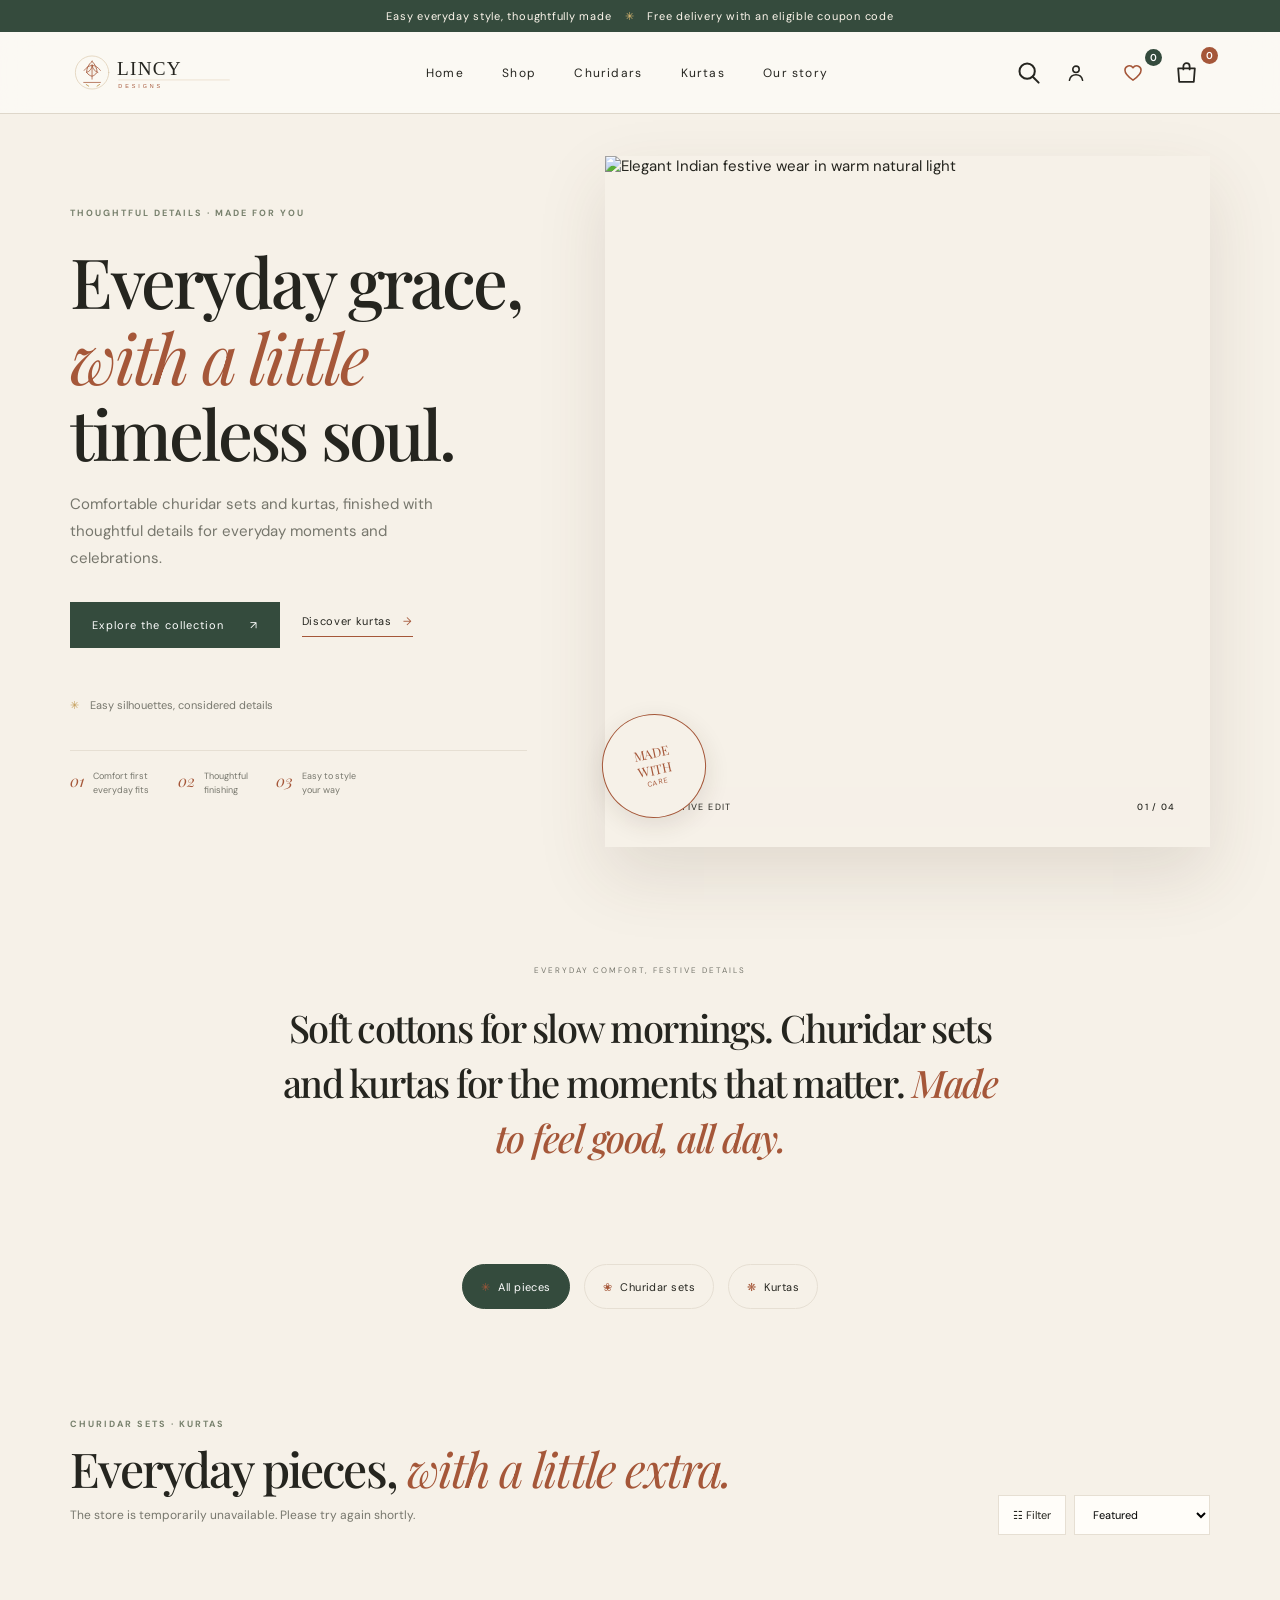
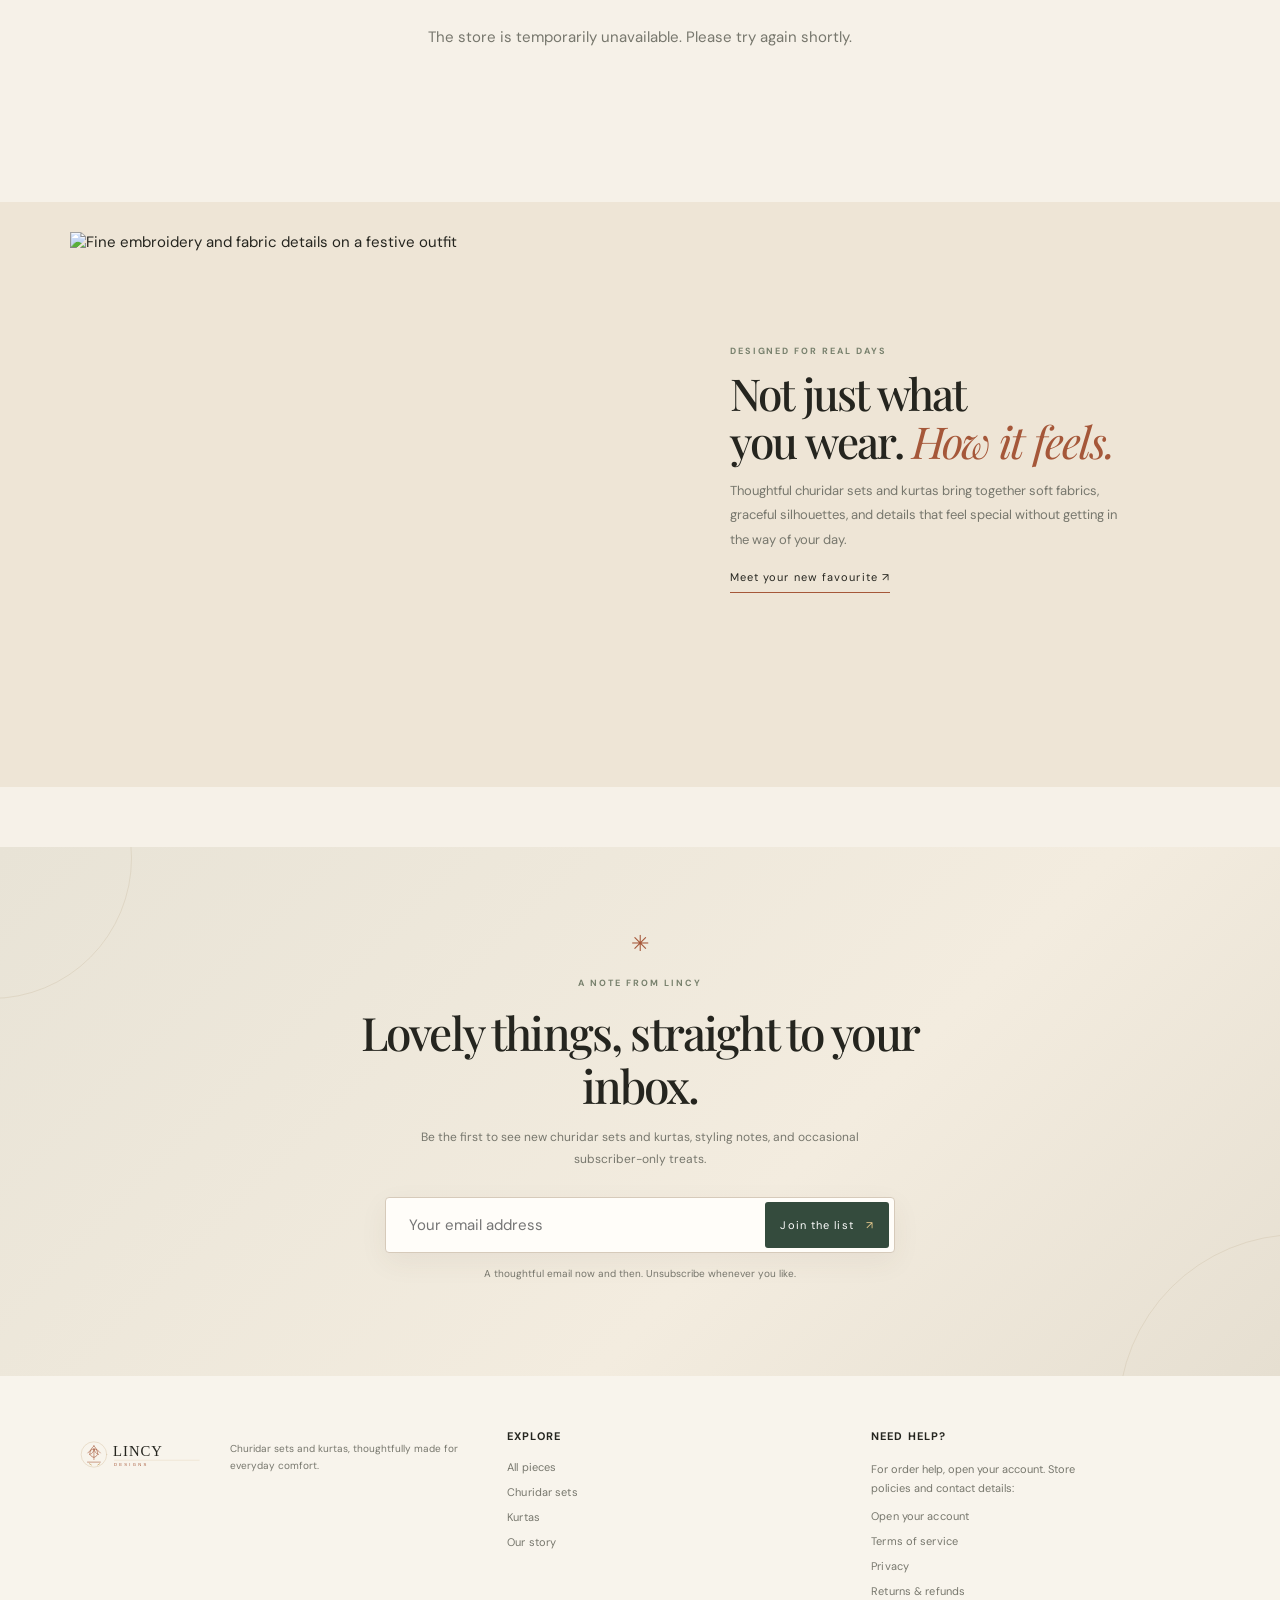
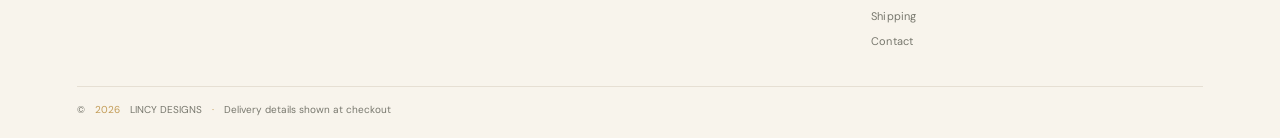
==== public/index.html @ 0df446e4 "Fix checkout payment and mobile order flows" ====
<!doctype html>
<html lang="en">
<head>
<meta charset="utf-8"><meta name="viewport" content="width=device-width,initial-scale=1,viewport-fit=cover"><meta name="theme-color" content="#f6f1e8"><meta name="description" content="Thoughtful churidar sets and kurtas with graceful details for everyday wear and celebrations."><meta property="og:type" content="website"><meta property="og:title" content="LINCY DESIGNS — Churidar Sets & Kurtas"><meta property="og:description" content="Thoughtful churidar sets and kurtas with graceful details for everyday wear and celebrations."><meta property="og:url" content="https://lincydesigns.vercel.app/"><meta property="og:image" content="https://lincydesigns.vercel.app/lincy-logo.svg"><link rel="canonical" href="https://lincydesigns.vercel.app/"><link rel="icon" type="image/svg+xml" href="lincy-logo.svg"><title>LINCY DESIGNS — Churidar Sets & Kurtas</title><link rel="preconnect" href="https://images.unsplash.com"><link rel="preconnect" href="https://fonts.googleapis.com"><link href="https://fonts.googleapis.com/css2?family=DM+Sans:wght@400;500;600;700&family=Playfair+Display:wght@400;500;600&display=swap" rel="stylesheet"><link rel="stylesheet" href="store.css"></head>
<body><div class="announcement">Easy everyday style, thoughtfully made <span>✳</span> Free delivery with an eligible coupon code</div><header class="header"><a class="brand" href="#home"><img class="lincy-logo" src="lincy-logo.svg" alt="LINCY DESIGNS"></a><nav><a href="#home">Home</a><a href="#shop">Shop</a><a href="#shop" data-filter-link="Churidars">Churidars</a><a href="#shop" data-filter-link="Kurtas">Kurtas</a><a href="#story">Our story</a></nav><div class="header-actions"><button id="searchOpen" aria-label="Search" title="Search"><svg viewBox="0 0 24 24" aria-hidden="true"><circle cx="10.8" cy="10.8" r="6.8"/><path d="m16 16 5 5"/></svg></button><button id="accountOpen" aria-label="Account" title="Account"><svg id="accountIcon" viewBox="0 0 24 24" aria-hidden="true"><circle cx="12" cy="8" r="3.5"/><path d="M4.8 20c.8-4 3.2-6 7.2-6s6.4 2 7.2 6"/></svg><img id="accountAvatar" class="account-avatar hidden" alt=""><span id="accountInitial" class="account-initial hidden"></span><span id="accountName" class="account-name"></span></button><button id="wishlistOpen" aria-label="Wishlist" title="Wishlist"><svg viewBox="0 0 24 24" aria-hidden="true"><path d="M20.8 8.8c0 5.1-8.8 11-8.8 11s-8.8-5.9-8.8-11A4.8 4.8 0 0 1 12 6.3a4.8 4.8 0 0 1 8.8 2.5Z"/></svg><b id="wishCount">0</b></button><button id="cartOpen" aria-label="Shopping bag" title="Shopping bag"><svg viewBox="0 0 24 24" aria-hidden="true"><path d="M4 8h16l-1 13H5L4 8Z"/><path d="M9 9V6a3 3 0 0 1 6 0v3"/></svg><b id="cartCount">0</b></button></div></header>
<main id="home"><section class="hero"><div class="hero-copy"><span class="kicker">THOUGHTFUL DETAILS · MADE FOR YOU</span><h1>Everyday grace,<br><em>with a little</em><br>timeless soul.</h1><p>Comfortable churidar sets and kurtas, finished with thoughtful details for everyday moments and celebrations.</p><div class="hero-actions"><a class="button dark" href="#shop">Explore the collection <span>↗</span></a><a class="hero-secondary" href="#shop" data-filter-link="Kurtas">Discover kurtas <span>→</span></a></div><div class="hero-note"><span>✳</span> Easy silhouettes, considered details</div><div class="hero-quick-points"><div><b>01</b><span>Comfort first<br>everyday fits</span></div><div><b>02</b><span>Thoughtful<br>finishing</span></div><div><b>03</b><span>Easy to style<br>your way</span></div></div></div><div class="hero-image"><img src="https://images.unsplash.com/photo-1610030469983-98e550d6193c?auto=format&fit=crop&w=1400&q=85" alt="Elegant Indian festive wear in warm natural light"><div class="hero-caption">THE FESTIVE EDIT <b>01 / 04</b></div></div><div class="hero-seal">MADE<br>WITH<br><span>CARE</span></div></section>
<section class="intro"><span>EVERYDAY COMFORT, FESTIVE DETAILS</span><p>Soft cottons for slow mornings. Churidar sets and kurtas for the moments that matter. <em>Made to feel good, all day.</em></p></section>
<section class="category-strip" aria-label="Shop categories"><button class="category-tile selected" data-category="All"><span>✳</span>All pieces</button><button class="category-tile" data-category="Churidars"><span>❀</span>Churidar sets</button><button class="category-tile" data-category="Kurtas"><span>❋</span>Kurtas</button></section>
<section class="shop section" id="shop"><div class="section-head"><div><span class="kicker">CHURIDAR SETS · KURTAS</span><h2>Everyday pieces, <em>with a little extra.</em></h2><p id="resultCount">A thoughtful edit of everyday favourites.</p></div><div class="shop-tools"><button id="filterToggle">☷ <span>Filter</span></button><select id="sortBy" aria-label="Sort products"><option value="featured">Featured</option><option value="price-low">Price: low to high</option><option value="price-high">Price: high to low</option><option value="newest">Newest</option></select></div></div><div class="filters hidden" id="filters"><label>Category<select id="categoryFilter"><option>All</option><option>Churidars</option><option>Kurtas</option></select></label><label>Price under <span id="priceLabel">₹5,000</span><input id="priceFilter" type="range" min="500" max="10000" step="250" value="5000"></label><label>Availability<select id="availability"><option value="all">All pieces</option><option value="in">In stock</option></select></label><button id="clearFilters">Clear filters</button></div><div class="product-grid" id="productGrid"></div><div class="empty hidden" id="emptyState">No pieces match these filters just yet. <button id="resetShop">Show everything</button></div></section>
<section class="story section" id="story"><div class="story-image"><img src="https://images.unsplash.com/photo-1609357605129-26f69add5d6e?auto=format&fit=crop&w=1000&q=80" alt="Fine embroidery and fabric details on a festive outfit"></div><div class="story-copy"><span class="kicker">DESIGNED FOR REAL DAYS</span><h2>Not just what<br>you wear. <em>How it feels.</em></h2><p>Thoughtful churidar sets and kurtas bring together soft fabrics, graceful silhouettes, and details that feel special without getting in the way of your day.</p><a href="#shop" class="text-link">Meet your new favourite ↗</a></div></section>
<section class="newsletter"><div class="newsletter-mark" aria-hidden="true">✳</div><span class="kicker">A NOTE FROM LINCY</span><h2>Lovely things, straight to your inbox.</h2><p>Be the first to see new churidar sets and kurtas, styling notes, and occasional subscriber-only treats.</p><form id="newsletterForm"><label class="sr-only" for="newsletterEmail">Email address</label><input id="newsletterEmail" name="email" type="email" autocomplete="email" placeholder="Your email address" required><button type="submit">Join the list <span>↗</span></button></form><small class="newsletter-note">A thoughtful email now and then. Unsubscribe whenever you like.</small><p class="newsletter-status" id="newsletterStatus" aria-live="polite"></p></section></main>
<footer><div class="footer-main"><div class="footer-brand"><a class="brand" href="#home"><img class="lincy-logo" src="lincy-logo.svg" alt="LINCY DESIGNS"></a><p>Churidar sets and kurtas, thoughtfully made for everyday comfort.</p></div><nav class="footer-links" aria-label="Explore"><h3>Explore</h3><a href="#shop">All pieces</a><a href="#shop" data-filter-link="Churidars">Churidar sets</a><a href="#shop" data-filter-link="Kurtas">Kurtas</a><a href="#story">Our story</a></nav><div class="footer-links"><h3>Need help?</h3><p>For order help, open your account. Store policies and contact details:</p><a href="#accountOpen" id="footerAccountLink">Open your account</a><a href="terms.html">Terms of service</a><a href="privacy.html">Privacy</a><a href="refunds.html">Returns & refunds</a><a href="shipping.html">Shipping</a><a href="contact.html">Contact</a></div></div><small class="footer-legal">© <span id="year"></span> LINCY DESIGNS <span>·</span> Delivery details shown at checkout</small></footer>
<div class="overlay hidden" id="overlay"></div><aside class="drawer hidden" id="cartDrawer"><div class="drawer-head"><div><span class="kicker">YOUR LITTLE EDIT</span><h2>Your bag <span id="cartItemsLabel"></span></h2></div><button class="close" data-close aria-label="Close bag">×</button></div><div id="cartLines" class="cart-lines"></div><div class="cart-bottom"><form id="cartCouponForm" class="cart-coupon-form"><label for="cartCouponCode">Discount code</label><div><input id="cartCouponCode" name="code" maxlength="24" autocomplete="off" placeholder="Enter a coupon code"><button class="button outline" type="submit">Apply</button></div><button type="button" id="cartCouponRemove" class="text-button hidden">Remove coupon</button><p id="cartCouponStatus" role="status" aria-live="polite"></p></form><div class="subtotal"><span>Items subtotal</span><b id="subtotal">₹0</b></div><div class="cart-discount hidden" id="cartDiscountRow"><span>Coupon <b id="cartDiscountCode"></b></span><b id="cartDiscountAmount">−₹0</b></div><div class="cart-discount hidden" id="cartDeliveryDiscountRow"><span>Free delivery coupon</span><b id="cartDeliveryDiscountAmount">−₹0</b></div><div class="subtotal"><span>Delivery</span><b id="cartShipping">₹99</b></div><div class="subtotal cart-items-total"><span>Total payable</span><b id="cartTotal">₹0</b></div><small>Shipping and coupon savings are shown here.</small><button class="button dark full" id="checkoutBtn">Continue to checkout ↗</button><p>Secure checkout · Easy returns · Made with care</p></div></aside><aside class="drawer wishlist-drawer hidden" id="wishlistDrawer"><div class="drawer-head"><div><span class="kicker">SAVED FOR LATER</span><h2>Your wishlist <span id="wishItemsLabel"></span></h2></div><button class="close" data-close aria-label="Close wishlist">×</button></div><div id="wishlistLines" class="cart-lines"></div><div class="cart-bottom"><p>Your favourites stay saved on this device.</p><a class="button dark full" href="#shop" id="wishlistContinue">Continue shopping</a></div></aside>
<div class="modal hidden" id="productModal"><button class="close modal-close" data-close>×</button><div id="productModalContent"></div></div><div class="modal hidden" id="checkoutModal"><button class="close modal-close" data-close>×</button><div id="checkoutContent"></div></div><div class="modal hidden" id="searchModal"><button class="close modal-close" data-close>×</button><span class="kicker">FIND YOUR FAVOURITE</span><h2>What are you looking for?</h2><input class="search-input" id="searchInput" placeholder="Try ‘cotton kurta’"><div id="searchResults"></div></div><div class="modal hidden" id="accountModal"><button class="close modal-close" data-close aria-label="Close account dialog">×</button><div id="accountContent"></div></div><div class="toast" id="toast"></div><script src="https://cdn.jsdelivr.net/npm/@supabase/supabase-js@2.49.1/dist/umd/supabase.min.js" integrity="sha384-YieCqqg9gQufX7+5HcFvCEg/n3KUEdl8/Jb+A6J0npf1mB740VayvwKjTrtCeUoy" crossorigin="anonymous" defer></script><script src="supabase-config.js" defer></script><script src="store.js" defer></script></body></html>
---- public/store.css ----
:root{--paper:#f6f1e8;--white:#fffdf9;--ink:#25251f;--muted:#77776d;--line:#e6dfd3;--green:#344b3d;--rust:#a55739;--gold:#c29b55;--serif:'Playfair Display',Georgia,serif;--sans:'DM Sans',sans-serif}*{box-sizing:border-box}html{scroll-behavior:smooth}body{margin:0;background:var(--paper);color:var(--ink);font:15px var(--sans)}button,input,select{font:inherit}button,a{color:inherit}button{cursor:pointer}.announcement{height:32px;background:#354b3d;color:#fff8ee;display:flex;justify-content:center;align-items:center;gap:13px;font-size:11px;letter-spacing:.07em}.announcement span{color:#dfbb73}.header{height:82px;background:#fbf9f4eF;backdrop-filter:blur(14px);position:sticky;top:0;z-index:10;border-bottom:1px solid #ded7ca;display:flex;align-items:center;justify-content:space-between;padding:0 max(calc((100vw - 1320px)/2),5.5%);gap:25px}.brand{display:flex;align-items:center;gap:10px;text-decoration:none;font-weight:700;letter-spacing:.14em;font-size:13px;white-space:nowrap}.brand i{font-family:var(--serif);color:var(--rust)}.brand small{display:block;font-weight:500;font-size:8px;letter-spacing:.23em;color:var(--muted);margin-top:5px}.brand-mark{font-family:serif;font-size:25px;color:var(--rust);border:1px solid #c7b497;border-radius:50%;width:48px;height:48px;display:grid;place-items:center}.header nav{display:flex;gap:clamp(17px,3vw,45px)}.header nav a,footer a{font-size:12px;text-decoration:none;letter-spacing:.1em}.header nav a:hover,.text-link:hover{color:var(--rust)}.header-actions{display:flex;gap:14px;align-items:center}.header-actions button{border:0;background:none;font-size:23px;position:relative}.header-actions b{font:600 10px var(--sans);background:var(--rust);color:white;border-radius:50%;position:absolute;top:-3px;right:-8px;min-width:17px;height:17px;display:grid;place-items:center}.menu-toggle{display:none}.hero{min-height:600px;display:grid;grid-template-columns:.9fr 1.1fr;position:relative;margin:26px auto 0;max-width:1440px;padding:0 5.5%}.hero-copy{align-self:center;padding:45px 7vw 50px 0;z-index:1}.kicker{font-size:9px;letter-spacing:.22em;font-weight:700;color:#78816d}.hero h1,.section h2,.newsletter h2,.intro p{font:500 clamp(42px,5.4vw,76px)/1.1 var(--serif);letter-spacing:-.04em;margin:21px 0}.hero h1 em,.section h2 em,.story-copy em{color:var(--rust);font-weight:400}.hero-copy>p{color:var(--muted);line-height:1.8;max-width:390px;margin:0 0 30px}.button{display:inline-flex;align-items:center;justify-content:center;gap:25px;padding:16px 22px;text-decoration:none;font-size:11px;letter-spacing:.1em;border:0;transition:transform .25s,background .25s}.button:hover{transform:translateY(-2px)}.button.dark{background:var(--green);color:white}.button.dark:hover{background:#26392e}.hero-note{margin-top:50px;color:var(--muted);font-size:11px}.hero-note span{color:var(--gold);margin-right:8px}.hero-image{position:relative;overflow:hidden;min-height:520px}.hero-image img,.story-image img{width:100%;height:100%;position:absolute;inset:0;object-fit:cover;object-position:center 35%}.hero-caption{position:absolute;bottom:20px;left:20px;right:20px;background:#f6f1e8df;padding:14px;display:flex;justify-content:space-between;font-size:9px;letter-spacing:.15em}.hero-caption b{font-weight:500}.hero-seal{position:absolute;left:46%;bottom:48px;border:1px solid #a55739;border-radius:50%;width:104px;height:104px;display:grid;align-content:center;text-align:center;font:13px/1.3 var(--serif);color:var(--rust);background:var(--paper);transform:rotate(-12deg);z-index:2}.hero-seal span{font:7px var(--sans);letter-spacing:.1em}.intro{text-align:center;padding:115px 24px 82px}.intro>span{font-size:8px;letter-spacing:.25em;color:var(--muted)}.intro p{max-width:750px;font-size:clamp(25px,3vw,38px);line-height:1.45;margin:22px auto}.intro em{color:var(--rust)}.category-strip{display:flex;justify-content:center;gap:14px;padding:12px 24px 85px;flex-wrap:wrap}.category-tile{border:1px solid var(--line);background:transparent;padding:11px 18px;border-radius:30px;font-size:11px;letter-spacing:.04em;transition:.2s}.category-tile span{color:var(--rust);padding-right:8px}.category-tile.selected,.category-tile:hover{background:var(--green);color:white;border-color:var(--green)}.section{max-width:1320px;margin:0 auto;padding:30px 5.5% 95px}.section-head{display:flex;justify-content:space-between;align-items:end;margin-bottom:32px}.section h2{font-size:clamp(32px,4vw,48px);margin:10px 0}.section-head p{font-size:12px;color:var(--muted)}.shop-tools{display:flex;gap:8px}.shop-tools button,.shop-tools select{border:1px solid var(--line);background:var(--white);padding:11px 14px;font-size:11px}.filters{display:flex;gap:22px;align-items:center;background:#fffdf9a8;padding:16px;margin-bottom:22px}.filters label{font-size:10px;display:grid;gap:7px}.filters select{border:1px solid var(--line);padding:8px;background:white}.filters input{accent-color:var(--rust)}.filters>button{margin-left:auto;background:none;border:0;text-decoration:underline;font-size:11px}.product-grid{display:grid;grid-template-columns:repeat(4,minmax(0,1fr));gap:38px 18px}.product-card{min-width:0;cursor:pointer;animation:rise .45s both}.product-photo{position:relative;aspect-ratio: .73;background:#e8e1d5;overflow:hidden}.product-photo img{width:100%;height:100%;object-fit:cover;transition:transform .65s cubic-bezier(.2,.8,.2,1)}.product-card:hover .product-photo img{transform:scale(1.045)}.product-badge{position:absolute;left:12px;top:12px;background:#f5f0e7e8;padding:7px 9px;font-size:8px;letter-spacing:.14em}.wish{position:absolute;right:12px;top:12px;border:0;border-radius:50%;width:34px;height:34px;background:#fffdf0e8;color:#713d32;font-size:19px}.product-meta{text-align:center;padding:13px 5px}.product-meta h3{font-size:11px;font-weight:500;letter-spacing:.09em;line-height:1.6;margin:0 0 7px;text-transform:uppercase}.price{font:14px var(--serif)}.compare{color:#9b958b;text-decoration:line-through;font-size:11px;margin-left:7px}.swatches{display:flex;justify-content:center;gap:5px;margin-top:9px}.swatches i{width:9px;height:9px;border-radius:50%;border:1px solid #aaa}.story{display:grid;grid-template-columns:1fr 1fr;min-height:460px;background:#eee5d6;align-items:center;margin-bottom:60px}.story-image{min-height:460px;position:relative}.story-copy{padding:50px clamp(25px,7vw,100px)}.story-copy h2{font-size:44px}.story-copy p{font-size:13px;line-height:1.9;color:var(--muted);max-width:400px}.text-link{font-size:11px;letter-spacing:.1em;text-decoration:none;border-bottom:1px solid var(--rust);padding-bottom:8px}.newsletter{text-align:center;background:#e8e3d6;padding:70px 20px 80px}.newsletter h2{font-size:38px;margin:14px}.newsletter p{font-size:12px;color:var(--muted)}.newsletter form{display:flex;max-width:440px;margin:25px auto 0;border-bottom:1px solid var(--ink)}.newsletter input{flex:1;border:0;background:transparent;padding:13px 5px;outline:none}.newsletter button{border:0;background:none;font-size:11px;letter-spacing:.1em}footer{padding:45px 6%;display:grid;grid-template-columns:1fr auto;gap:20px;align-items:center}footer p,footer small{color:var(--muted);font-size:10px}footer div{display:flex;gap:18px}footer>small{grid-column:1/-1;border-top:1px solid var(--line);padding-top:16px}.hidden{display:none!important}
.overlay{position:fixed;inset:0;background:#241f1acc;z-index:20;backdrop-filter:blur(3px);animation:fade .2s}.drawer{position:fixed;z-index:21;right:0;top:0;height:100dvh;width:min(460px,100vw);background:var(--white);padding:28px;display:flex;flex-direction:column;box-shadow:-15px 0 55px #0002;animation:slide .3s}.drawer-head{display:flex;justify-content:space-between;border-bottom:1px solid var(--line);padding-bottom:18px}.drawer h2,.modal h2{font:38px var(--serif);margin:8px 0}.close{border:0;background:none;font-size:27px;align-self:flex-start}.cart-lines{overflow:auto;flex:1}.cart-line{display:grid;grid-template-columns:82px 1fr auto;gap:12px;padding:18px 0;border-bottom:1px solid var(--line)}.cart-line img{width:82px;height:100px;object-fit:cover}.cart-line h3{font-size:11px;line-height:1.5;text-transform:uppercase}.cart-line small{color:var(--muted)}.qty{display:flex;gap:9px;align-items:center;margin-top:10px}.qty button{border:1px solid var(--line);background:white;width:25px;height:25px}.cart-bottom{padding-top:20px}.subtotal{display:flex;justify-content:space-between;font-size:14px}.cart-bottom small,.cart-bottom p{color:var(--muted);font-size:10px}.full{width:100%;margin-top:18px}.cart-bottom p{text-align:center}.modal{position:fixed;z-index:22;left:50%;top:50%;transform:translate(-50%,-50%);width:min(920px,calc(100vw - 30px));max-height:min(90dvh,900px);overflow:auto;background:var(--white);padding:36px;box-shadow:0 30px 100px #0004;animation:rise .24s}.modal-close{position:sticky;float:right;top:0;z-index:2}.product-detail{display:grid;grid-template-columns:1fr 1fr;gap:34px}.product-detail img{width:100%;max-height:72vh;object-fit:cover}.product-detail h2{font-size:34px;text-transform:uppercase}.product-detail p{font-size:13px;line-height:1.8;color:var(--muted)}.option-label{font-size:9px;letter-spacing:.15em;margin:24px 0 9px}.sizes,.colors{display:flex;gap:8px;flex-wrap:wrap}.sizes button,.colors button{background:white;border:1px solid var(--line);padding:10px 13px;font-size:11px}.sizes button.active,.colors button.active{border:1px solid var(--ink);box-shadow:inset 0 0 0 1px}.stock{font-size:11px;color:var(--green);margin:17px 0}.modal .button{width:100%;margin-top:9px}.modal>h2{margin-top:30px}.search-input{width:100%;padding:15px;border:0;border-bottom:1px solid var(--ink);font-size:16px;outline:none}.checkout-grid{display:grid;grid-template-columns:1fr 1fr;gap:10px}.checkout-grid input,.checkout-grid select,.checkout-grid textarea{width:100%;padding:13px;border:1px solid var(--line);background:white}.checkout-grid textarea{grid-column:1/-1}.checkout-grid .wide{grid-column:1/-1}.pay-note{background:#f1eee6;padding:12px;font-size:11px;color:var(--muted);grid-column:1/-1}.toast{position:fixed;z-index:40;bottom:25px;left:50%;transform:translate(-50%,15px);opacity:0;background:#26392e;color:white;padding:12px 18px;font-size:12px;transition:.25s;pointer-events:none}.toast.show{opacity:1;transform:translate(-50%,0)}.empty{text-align:center;padding:60px;color:var(--muted)}@keyframes rise{from{opacity:0;transform:translateY(12px)}to{opacity:1;transform:translateY(0)}}@keyframes fade{from{opacity:0}to{opacity:1}}@keyframes slide{from{transform:translateX(30px);opacity:0}to{transform:translateX(0);opacity:1}}@media(max-width:900px){.header nav{gap:14px}.header nav a{font-size:10px}.hero{min-height:510px}.hero-image{min-height:440px}.product-grid{grid-template-columns:repeat(3,minmax(0,1fr))}}@media(max-width:650px){.announcement{font-size:9px}.header{height:66px;padding:0 16px;gap:10px}.brand-mark{width:39px;height:39px;font-size:20px}.brand{font-size:10px}.brand small{font-size:7px}.header nav{display:none;position:absolute;top:65px;left:0;right:0;padding:22px;background:var(--white);flex-direction:column;box-shadow:0 12px 22px #0001}.header nav.open{display:flex}.header nav a{font-size:12px}.header-actions{gap:7px}.header-actions button{font-size:20px}.header-actions #accountOpen{display:none}.menu-toggle{display:block}.hero{display:flex;flex-direction:column-reverse;padding:0;margin-top:12px;min-height:0}.hero-image{min-height:390px}.hero-copy{padding:34px 8px 28px}.hero h1{font-size:49px;margin:13px 0}.hero-note{margin-top:22px}.hero-seal{left:auto;right:23px;bottom:315px;width:76px;height:76px;font-size:10px}.intro{padding:65px 24px 45px}.intro p{font-size:25px}.category-strip{padding:10px 16px 50px;gap:7px}.category-tile{padding:9px 12px;font-size:10px}.section{padding:25px 16px 64px}.section-head{align-items:start;gap:10px}.section-head h2{font-size:32px}.section-head p{font-size:10px}.shop-tools{flex-direction:column}.shop-tools button,.shop-tools select{padding:8px}.product-grid{grid-template-columns:repeat(2,minmax(0,1fr));gap:24px 10px}.product-meta h3{font-size:9px}.price{font-size:12px}.product-badge{font-size:7px;left:7px;top:7px}.wish{width:29px;height:29px;right:7px;top:7px}.filters{display:grid;grid-template-columns:1fr 1fr;gap:12px}.filters>button{margin:0}.story{grid-template-columns:1fr;margin:0 16px 40px}.story-image{min-height:300px}.story-copy{padding:32px 24px}.story-copy h2{font-size:36px}.newsletter{padding:55px 20px}.newsletter h2{font-size:31px}footer{grid-template-columns:1fr;padding:35px 20px}footer div{flex-wrap:wrap}.modal{padding:23px 18px}.product-detail{grid-template-columns:1fr;gap:15px}.product-detail img{max-height:45vh;aspect-ratio:.85;object-fit:cover}.product-detail h2{font-size:27px}.drawer{padding:20px}.checkout-grid{grid-template-columns:1fr}.checkout-grid textarea,.checkout-grid .wide,.pay-note{grid-column:auto}}
@media(prefers-reduced-motion:reduce){*,*::before,*::after{scroll-behavior:auto!important;animation-duration:.01ms!important;transition-duration:.01ms!important}}
.admin-stats{display:grid;grid-template-columns:repeat(3,1fr);gap:12px;margin:20px 0}.admin-stats>div{padding:23px;background:#fffdf9;border:1px solid var(--line);display:grid;gap:10px}.admin-stats small{letter-spacing:.15em;color:var(--muted)}.admin-stats b{font:32px var(--serif)}.admin-tabs{display:flex;gap:10px;margin:25px 0}.admin-tabs button,.admin-tabs label{padding:11px 14px;border:1px solid var(--line);background:#fffdf9;font-size:11px}.admin-table article{display:grid;grid-template-columns:60px 2fr 1fr 1fr auto;gap:14px;align-items:center;padding:12px;border-bottom:1px solid var(--line);font-size:11px}.admin-table img{width:55px;height:68px;object-fit:cover}.admin-table button{border:1px solid var(--line);background:white;padding:8px;margin:2px}.admin-table select{padding:8px;border:1px solid var(--line)}@media(max-width:650px){.admin-table article{grid-template-columns:50px 1fr auto}.admin-table article>span{grid-column:2}.admin-table article>div{grid-column:3;grid-row:1/4}}

.lincy-logo{width:54px;height:54px;object-fit:contain;flex:none}.header .brand{gap:9px}.brand span:last-child{font-family:var(--sans);letter-spacing:.18em}.brand span:last-child small{letter-spacing:.19em}

/* Brand, accessible icon controls, mobile-first product details, and private admin UI */
.lincy-logo{display:block;width:190px;height:auto;max-height:58px;object-fit:contain;flex:none}.header .brand,.admin-header .brand,footer .brand{gap:0}.header-actions{gap:10px}.header-actions button{width:42px;height:42px;display:grid;place-items:center;border-radius:50%;padding:0;font-size:inherit;transition:background .18s,transform .18s}.header-actions button:hover{background:#eee8dd;transform:translateY(-1px)}.header-actions svg{width:24px;height:24px;fill:none;stroke:currentColor;stroke-width:1.65;stroke-linecap:round;stroke-linejoin:round}.header-actions #searchOpen svg{width:27px;height:27px;stroke-width:1.8}.header-actions #cartOpen{width:46px;height:46px}.header-actions #cartOpen svg{width:25px;height:25px}.header-actions #accountOpen{width:auto;min-width:42px;padding:0 5px;grid-auto-flow:column;gap:8px}.account-avatar,.account-initial{width:32px;height:32px;border-radius:50%;object-fit:cover}.account-initial{display:grid;place-items:center;background:var(--green);color:white;font-size:13px;font-weight:700}.account-name{max-width:130px;overflow:hidden;text-overflow:ellipsis;white-space:nowrap;font:500 11px var(--sans)}.header-actions .menu-toggle{font-size:20px}.header nav.open{z-index:12}.brand .lincy-logo{width:190px;height:auto}
.product-detail{grid-template-columns:minmax(0,1.04fr) minmax(300px,.96fr);gap:clamp(24px,4vw,52px);align-items:start}.product-visual{min-width:0}.product-detail-image{position:relative;display:grid;place-items:center;min-height:300px;aspect-ratio:.82;background:#eee7dc;overflow:hidden}.product-detail-image img{display:block;width:100%;height:100%;max-height:72vh;aspect-ratio:.82;object-fit:contain;background:#eee7dc}.product-image-tag{position:absolute;top:13px;left:13px;background:#fffdf2;padding:8px 10px;font-size:9px;letter-spacing:.12em;color:var(--green)}.product-detail-image.image-error:before{content:"LINCY DESIGNS · WOMENSWEAR";font:500 13px var(--serif);letter-spacing:.12em;color:var(--green);display:grid;place-items:center;width:100%;height:100%;min-height:300px;background:radial-gradient(circle at 50% 40%,#f8f3e9,#e9dfd0)}.product-detail-copy{min-width:0;padding:6px 0 0}.product-detail-copy h2{font-size:clamp(28px,3vw,39px);line-height:1.12;margin:12px 30px 12px 0}.product-price-line{display:flex;gap:10px;align-items:center;flex-wrap:wrap}.product-price-line .price{font-size:22px}.saving{color:#7d4936;font-size:10px;background:#f0e5d9;padding:5px 8px;border-radius:20px}.product-description{font-size:13px;line-height:1.75;color:#65645e;margin:14px 0}.product-promise{display:flex;gap:10px;align-items:center;padding:12px;background:#f3eee5;margin:18px 0;color:var(--green)}.product-promise>span{color:var(--rust);font-size:19px}.product-promise b,.product-promise small{display:block}.product-promise b{font-size:11px}.product-promise small{font-size:10px;color:var(--muted);margin-top:3px}.option-label{font-size:10px;color:#63645d;display:flex;align-items:center;justify-content:space-between}.text-button{border:0;background:none;color:var(--rust);font-size:10px;text-decoration:underline;padding:4px}.sizes button,.colors button{min-width:42px;min-height:40px}.colors button{display:flex;align-items:center;gap:7px}.colors button i{width:14px;height:14px;border-radius:50%;background:var(--swatch);border:1px solid #0002}.colors button.active,.sizes button.active{border-color:var(--green);box-shadow:inset 0 0 0 1px var(--green)}.stock{display:flex;align-items:center;gap:8px;margin:17px 0;font-size:11px}.stock-dot{width:8px;height:8px;border-radius:50%;background:#548567}.low-stock .stock-dot{background:#c47839}.product-accordion{border-top:1px solid var(--line);border-bottom:1px solid var(--line);font-size:11px}.product-accordion summary{padding:13px 0;cursor:pointer;font-weight:600}.product-accordion p{margin:0 0 13px;font-size:11px;line-height:1.6}.product-actions{display:grid;grid-template-columns:1fr 1fr 56px;gap:8px;margin-top:16px}.product-actions .button{width:100%;min-height:48px;margin:0;padding:12px 9px;letter-spacing:.04em;gap:4px}.product-actions .button:disabled{opacity:.55;cursor:not-allowed}.button.outline,.button.subtle{background:transparent;border:1px solid var(--green);color:var(--green)}.wish-detail{border:1px solid var(--line);background:white;font-size:21px;color:var(--rust);display:grid;place-content:center;line-height:1}.wish-detail span{font:9px var(--sans);margin-top:3px}.product-footnote{font-size:10px!important;margin:11px 0!important}.product-share{width:auto!important;min-height:38px;margin:10px 0 0!important;padding:8px 12px}.product-share svg{width:16px;height:16px;fill:none;stroke:currentColor;stroke-width:1.7;stroke-linecap:round;stroke-linejoin:round}.product-share.button{letter-spacing:.04em}
.account-profile{display:flex;align-items:center;gap:14px;margin:22px 0}.account-profile-photo,.account-profile-initial{width:58px;height:58px;border-radius:50%;object-fit:cover}.account-profile-initial{display:grid;place-items:center;background:var(--green);color:white;font-size:22px}.account-profile h2{font-size:27px;margin:0}.account-profile p{margin:4px 0;color:var(--muted);font-size:12px}.google-button{gap:12px!important}.google-mark{font:bold 18px Arial,sans-serif;color:#4285f4;background:white;border-radius:50%;width:25px;height:25px;display:grid;place-items:center}.admin-page{min-height:100vh}.admin-header{height:74px}.admin-header .admin-store-link{text-decoration:none;font-size:12px}.admin-shell{max-width:1100px;min-height:calc(100vh - 106px)}.admin-login-card{width:min(440px,100%);margin:8vh auto;background:var(--white);border:1px solid var(--line);padding:clamp(24px,5vw,42px);box-shadow:0 18px 60px #4d42231a}.admin-login-card h1,.admin-dashboard h1{font:500 clamp(32px,5vw,48px)/1.1 var(--serif);margin:12px 0}.admin-login-card>p{color:var(--muted);font-size:13px}.admin-login-form{display:grid;gap:9px;margin-top:24px}.admin-login-form label,.admin-login-form input{font-size:12px}.admin-login-form input{padding:14px;border:1px solid var(--line);background:#fffdf9;border-radius:3px;margin-bottom:9px}.reset-password{justify-self:center;margin-top:7px}.admin-message{min-height:18px;color:var(--green);font-size:12px}.admin-message.error{color:#9d352d}.admin-dashboard-actions{display:flex;gap:9px;align-items:center;flex-wrap:wrap}.admin-dashboard-actions>span{font-size:11px;color:var(--muted)}.admin-tabs button.active{background:var(--green);color:white;border-color:var(--green)}.admin-products article{grid-template-columns:60px minmax(130px,2fr) 1fr 1fr 70px auto}.admin-products img.broken{visibility:hidden}.admin-state{font-size:10px;color:var(--green)}.admin-state.inactive{color:#956d3a}.admin-orders article{grid-template-columns:1fr 1.4fr 1.3fr 1fr 140px}.admin-orders select{background:#fffdf9}
@media(max-width:900px){.lincy-logo,.brand .lincy-logo{width:165px}.header{padding-inline:4%}.product-detail{grid-template-columns:minmax(0,1fr) minmax(280px,.95fr)}.admin-products article{grid-template-columns:52px minmax(120px,2fr) 1fr 1fr auto}.admin-orders article{grid-template-columns:1fr 1fr 1fr 1fr 130px}}
@media(max-width:650px){.announcement{height:30px;font-size:8px;letter-spacing:.03em;gap:8px}.header{height:60px;padding:0 10px;gap:4px}.brand .lincy-logo,.lincy-logo{width:126px;max-height:44px}.header-actions{gap:2px}.header-actions button,.header-actions #accountOpen{width:36px;min-width:36px;height:40px;padding:0}.header-actions svg{width:22px;height:22px}.header-actions #searchOpen svg{width:26px;height:26px}.header-actions #cartOpen{width:38px;height:40px}.header-actions #cartOpen svg{width:23px;height:23px}.header-actions .account-name{display:none}.account-avatar,.account-initial{width:29px;height:29px}.header-actions b{top:0;right:-2px;min-width:15px;height:15px;font-size:9px}.menu-toggle{width:34px!important}.header nav{top:60px;padding:18px 22px;gap:18px}.header nav a{font-size:13px}.hero{margin-top:8px}.hero-image{min-height:56svh;max-height:580px}.hero-copy{padding:27px 16px 24px}.hero h1{font-size:clamp(42px,11vw,52px)}.hero-seal{bottom:calc(56svh - 80px);right:21px}.intro{padding:48px 20px 35px}.category-strip{padding:5px 12px 40px}.section{padding-inline:14px}.section-head{flex-wrap:wrap}.shop-tools{flex-direction:row}.shop-tools select,.shop-tools button{min-height:40px}.product-grid{gap:21px 9px}.product-photo{aspect-ratio:.7}.product-meta{padding:10px 2px}.product-meta h3{min-height:30px;font-size:9px;letter-spacing:.05em}.product-badge{max-width:calc(100% - 44px);white-space:nowrap;overflow:hidden;text-overflow:ellipsis}.story{margin-inline:10px}.story-image{min-height:250px}.modal{left:0;right:0;top:auto;bottom:0;transform:none;width:100%;max-width:none;max-height:92dvh;padding:12px 16px calc(14px + env(safe-area-inset-bottom));border-radius:18px 18px 0 0;overscroll-behavior:contain;animation:sheetUp .24s ease-out}.modal-close{position:absolute;top:10px;right:12px;width:42px;height:42px;border-radius:50%;background:#fffdf2e8;box-shadow:0 3px 12px #0002}.product-detail{display:flex;flex-direction:column;gap:0}.product-visual{display:contents}.product-detail-image{order:0;width:100%;min-height:0;height:min(39svh,390px);aspect-ratio:auto;margin:0 -2px 12px}.product-detail-image img{width:100%;height:100%;max-height:none;aspect-ratio:auto;object-fit:contain}.product-image-tag{top:10px;left:10px}.product-share{order:2;align-self:flex-start;margin:2px 0 12px!important}.product-detail-copy{order:1;padding:3px 0 0}.product-detail-copy h2{font-size:25px;margin:8px 44px 8px 0}.product-price-line .price{font-size:20px}.product-description{font-size:12px;line-height:1.6;margin:10px 0}.product-promise{padding:9px;margin:11px 0}.product-promise small{font-size:9px}.option-label{margin:12px 0 7px}.sizes,.colors{gap:6px}.sizes button,.colors button{min-height:38px;padding:8px 10px}.stock{margin:12px 0}.product-actions{position:sticky;bottom:-14px;background:#fffdf9;padding:10px 0 max(8px,env(safe-area-inset-bottom));grid-template-columns:1fr 1fr 50px;box-shadow:0 -9px 18px #fffdf9}.product-actions .button{font-size:10px;min-height:46px;padding:10px 6px}.wish-detail{min-height:46px}.product-accordion summary{padding:10px 0}.product-footnote{margin:6px 0!important}.product-detail-image.image-error:before{min-height:200px}.drawer{width:100%;height:100dvh;padding:18px 16px calc(14px + env(safe-area-inset-bottom))}.drawer h2,.modal h2{font-size:30px}.cart-line{grid-template-columns:68px minmax(0,1fr) auto;gap:9px}.cart-line img{width:68px;height:86px}.checkout-grid input,.checkout-grid select{min-height:46px}.checkout-grid{gap:9px}.admin-header{height:60px}.admin-shell{padding:25px 14px calc(40px + env(safe-area-inset-bottom))}.admin-login-card{margin:6vh auto;padding:25px 20px}.admin-dashboard .section-head{align-items:flex-start}.admin-dashboard-actions{width:100%}.admin-dashboard-actions>span{flex-basis:100%}.admin-dashboard-actions .button{flex:1}.admin-stats{grid-template-columns:repeat(3,minmax(0,1fr));gap:6px}.admin-stats>div{padding:13px 9px}.admin-stats small{font-size:8px;letter-spacing:.06em}.admin-stats b{font-size:24px}.admin-tabs{position:sticky;top:60px;background:var(--paper);padding:8px 0;z-index:3}.admin-table article,.admin-products article,.admin-orders article{grid-template-columns:54px minmax(0,1fr) auto;gap:8px;padding:12px 4px}.admin-table article img{grid-row:span 3}.admin-table article>b{font-size:11px}.admin-table article>span{grid-column:2}.admin-products article .admin-state{grid-column:2}.admin-table article>div,.admin-orders article>select{grid-column:3;grid-row:1/4}.admin-orders article>span{overflow-wrap:anywhere}.admin-products article>span:nth-of-type(2){font-size:10px}.admin-products article>div{display:grid}.admin-table button{padding:7px 9px}.admin-dashboard h1{font-size:34px}}
@keyframes sheetUp{from{transform:translateY(22px);opacity:.65}to{transform:translateY(0);opacity:1}}
@media(prefers-reduced-motion:reduce){.modal{animation:none}}
.product-photo.image-error:before{content:"LINCY DESIGNS · WOMENSWEAR";position:absolute;inset:0;display:grid;place-items:center;background:linear-gradient(145deg,#f3ecdf,#e6dbca);color:var(--green);font:500 12px var(--serif);letter-spacing:.13em}.admin-table img.broken{display:none}
@media(max-width:650px){.header-actions button,.header-actions #accountOpen{width:40px;min-width:40px;height:42px}.header-actions #cartOpen{width:40px;height:42px}.header-actions .menu-toggle{width:36px!important}.header nav.open{max-height:calc(100dvh - 92px);overflow:auto}.admin-login-hint{font-size:10px;color:var(--muted);text-align:center}}
@media(max-width:650px){.header-actions #accountOpen{display:grid}}
.header .brand{flex:0 0 auto}
.lincy-logo,.brand .lincy-logo{width:176px;height:auto;max-height:54px;display:block}
.header-actions svg{fill:none;stroke:currentColor;stroke-width:1.7;stroke-linecap:round;stroke-linejoin:round;width:22px;height:22px}
.header-actions #searchOpen svg{width:27px;height:27px}
.search-result{width:100%;display:grid;grid-template-columns:58px minmax(0,1fr) 22px;align-items:center;gap:12px;padding:10px 4px;text-align:left;background:transparent;border:0;border-bottom:1px solid var(--line)}
.search-result img{width:58px;height:68px;object-fit:cover;background:#e8e1d5}
.search-result img.broken{visibility:hidden}
.search-result span:nth-child(2){min-width:0;display:grid;gap:5px}
.search-result b{font-size:11px;font-weight:600;line-height:1.45}
.search-result small,.search-result>span:last-child,.search-empty{font-size:11px;color:var(--muted)}
.search-empty{padding:12px 2px}
@media(max-width:650px){.lincy-logo,.brand .lincy-logo{width:148px;max-height:46px}.header{gap:4px}.header-actions{gap:1px}.header-actions button,.header-actions #accountOpen{width:38px;min-width:38px;height:42px}.header-actions #searchOpen svg{width:27px;height:27px}.header-actions #cartOpen{width:38px;height:42px}.header-actions .menu-toggle{width:34px!important}}

/* Storefront refinement: editorial detail, accessible controls and mobile-first spacing */
.sr-only{position:absolute!important;width:1px;height:1px;padding:0;margin:-1px;overflow:hidden;clip:rect(0,0,0,0);white-space:nowrap;border:0}
.header{backdrop-filter:blur(16px);-webkit-backdrop-filter:blur(16px)}
.header-actions #wishlistOpen{color:var(--rust)}
.header-actions #wishlistOpen b{background:var(--green)}
.header-actions button:focus-visible,.button:focus-visible,.category-tile:focus-visible,.wish:focus-visible{outline:2px solid var(--rust);outline-offset:3px}
.hero{min-height:660px;align-items:stretch;gap:3.5%;padding-top:16px;padding-bottom:16px}
.hero-copy{padding-right:3vw}
.hero-image{min-height:600px;box-shadow:0 28px 65px #4f3b2520}
.hero-image img{transition:transform 1s cubic-bezier(.2,.7,.2,1)}
.hero-image:hover img{transform:scale(1.025)}
.hero-actions{display:flex;align-items:center;gap:22px;flex-wrap:wrap}
.hero-secondary{font-size:11px;text-decoration:none;letter-spacing:.06em;border-bottom:1px solid var(--rust);padding:0 0 8px}
.hero-secondary span{color:var(--rust);margin-left:8px}
.hero-quick-points{display:flex;gap:clamp(12px,2.2vw,30px);margin-top:38px;padding-top:19px;border-top:1px solid var(--line)}
.hero-quick-points>div{display:flex;gap:9px;align-items:flex-start}
.hero-quick-points b{font:italic 16px var(--serif);color:var(--rust)}
.hero-quick-points span{font-size:9px;line-height:1.5;color:var(--muted)}
.hero-seal{left:47%;bottom:45px;box-shadow:0 7px 24px #3b2b1c1c}
.intro{padding-top:95px;padding-bottom:65px}
.category-strip{padding-bottom:58px}
.shop.section{padding-top:45px}
.product-grid{row-gap:46px}
.product-photo{isolation:isolate}
.product-photo:after{content:"";position:absolute;inset:55% 0 0;z-index:0;pointer-events:none;background:linear-gradient(transparent,#17150f18);opacity:0;transition:opacity .3s}
.product-card:hover .product-photo:after{opacity:1}
.wish{z-index:1;box-shadow:0 3px 14px #281b141c;transition:transform .22s,background .22s,color .22s}
.wish:hover{transform:scale(1.1)}
.wish.is-saved,.wish-detail.is-saved{color:#a64745;background:#fff4ef}
.flying-heart{position:fixed;z-index:100;pointer-events:none;color:#ad4e4e;font-size:25px;filter:drop-shadow(0 3px 6px #7b322644);animation:heartFly .68s cubic-bezier(.18,.75,.3,1) forwards}
@keyframes heartFly{0%{opacity:0;transform:translate(-50%,-50%) scale(.35) rotate(-20deg)}15%{opacity:1;transform:translate(-50%,-60%) scale(1.15) rotate(8deg)}70%{opacity:1}100%{opacity:0;transform:translate(calc(-50% + var(--fly-x)),calc(-50% + var(--fly-y))) scale(.25) rotate(28deg)}}
#wishlistOpen.wish-pulse{animation:wishPulse .55s ease-out}
@keyframes wishPulse{40%{transform:scale(1.22);background:#f4e3dc}100%{transform:scale(1)}}
.wishlist-line{grid-template-columns:82px minmax(0,1fr);align-items:center}
.wishlist-line h3{margin:0 0 6px}
.wishlist-actions{display:flex;gap:16px;margin-top:13px}
.wishlist-actions button{border:0;background:none;padding:0;color:var(--green);font-size:10px}
.wishlist-empty{padding:34px 14px}
.wishlist-empty>span{font:48px var(--serif);color:var(--rust)}
.wishlist-empty h3{font:24px var(--serif);color:var(--ink);margin:10px 0}
.wishlist-empty p{font-size:12px;line-height:1.7}
.newsletter{position:relative;overflow:hidden;background:linear-gradient(135deg,#e8e3d6,#f3ecdf 62%,#e6dfd1);padding:82px 22px 68px}
.newsletter:before,.newsletter:after{content:"";position:absolute;border:1px solid #c9b99e55;border-radius:50%;pointer-events:none}
.newsletter:before{width:280px;height:280px;left:-150px;top:-130px}
.newsletter:after{width:360px;height:360px;right:-200px;bottom:-220px}
.newsletter-mark{font-size:22px;color:var(--rust);margin-bottom:13px}
.newsletter h2{max-width:620px;margin:15px auto;font-size:clamp(31px,4vw,46px);line-height:1.15}
.newsletter>p:not(.newsletter-status){max-width:470px;margin:0 auto;color:var(--muted);line-height:1.8}
.newsletter form{position:relative;z-index:1;max-width:510px;min-height:54px;margin:27px auto 0;padding:4px 5px 4px 18px;border:1px solid #d6caba;border-radius:4px;background:#fffdf9;box-shadow:0 9px 28px #4b3b2810}
.newsletter input{min-width:0}
.newsletter form button{padding:0 15px;color:white;background:var(--green);border-radius:3px;white-space:nowrap}
.newsletter form button:disabled{opacity:.65}
.newsletter form button span{margin-left:8px;color:#e6c98d}
.newsletter-note{display:block;margin-top:14px;color:var(--muted);font-size:10px}
.newsletter-status{min-height:18px;margin:10px auto 0!important;color:var(--green)!important;font-size:12px}
footer{display:block;padding:0 6%;background:#f8f4ec}
.footer-main{max-width:1320px;margin:auto;padding:48px 0 38px;display:grid;grid-template-columns:1.4fr 1fr 1.1fr .8fr;gap:32px}
.footer-brand p{max-width:260px;margin:16px 0 11px;line-height:1.7}
.footer-brand>a:not(.brand){font-size:11px;letter-spacing:0;color:var(--green);text-decoration:underline;text-underline-offset:3px}
.footer-links{display:grid;align-content:start;gap:11px}
.footer-links h3{margin:5px 0 6px;font-size:11px;letter-spacing:.1em;text-transform:uppercase}
.footer-links a{width:fit-content;font-size:11px;letter-spacing:.01em;color:var(--muted)}
.footer-links a:hover,.footer-brand>a:hover{color:var(--rust)}
.footer-signoff{justify-self:end;text-align:right;color:var(--rust)}
.footer-signoff>span{font-size:23px}
.footer-signoff p{font:italic 18px/1.5 var(--serif);color:var(--green)}
.footer-legal{display:block;max-width:1320px;margin:auto;padding:16px 0 22px;border-top:1px solid var(--line);font-size:10px}
.footer-legal span{padding:0 7px;color:var(--gold)}
.category-tile{min-height:45px}
@media(max-width:900px){.hero{min-height:570px}.hero-image{min-height:520px}.hero-quick-points{gap:13px}.footer-main{grid-template-columns:1.2fr 1fr 1fr}.footer-signoff{display:none}}
@media(max-width:650px){
 .header{height:62px;padding:0 9px;gap:2px}.brand .lincy-logo,.lincy-logo{width:116px;max-height:44px}.header-actions{gap:0}.header-actions button,.header-actions #accountOpen{width:39px;min-width:39px;height:42px}.header-actions #accountOpen{width:auto;min-width:39px;padding:0 2px;gap:4px}.header-actions .account-name{display:inline;max-width:44px;font-size:8px}.account-avatar,.account-initial{width:27px;height:27px}.header-actions #searchOpen svg{width:24px;height:24px}.header-actions #cartOpen{width:39px;height:42px}.header-actions b{right:-1px}
 .header nav{display:none}
 .hero{display:flex;flex-direction:column-reverse;min-height:0;margin:7px 0 0;padding:0;gap:0}
 .hero-image{height:min(68svh,620px);min-height:420px;max-height:620px;box-shadow:none}
 .hero-image img{object-position:center 28%}
 .hero-copy{padding:27px 20px 25px}
 .hero h1{font-size:clamp(43px,11vw,56px);line-height:1.02;margin:12px 0 14px}
 .hero-copy>p{font-size:13px;line-height:1.7;margin-bottom:20px}
 .hero-actions{gap:16px}.hero-actions .button{padding:14px 16px;gap:13px}.hero-secondary{font-size:10px}
 .hero-note{margin-top:20px}
 .hero-quick-points{gap:7px;margin-top:22px;padding-top:14px;justify-content:space-between}
 .hero-quick-points>div{gap:5px}.hero-quick-points b{font-size:14px}.hero-quick-points span{font-size:8px}
 .hero-seal{width:78px;height:78px;left:auto;right:20px;bottom:auto;top:calc(min(68svh,620px) - 98px);font-size:10px}
 .intro{padding:49px 20px 30px}.intro p{font-size:25px;line-height:1.34}
 .category-strip{padding:6px 12px 37px;gap:8px}.category-tile{padding:10px 13px}
 .shop.section{padding-top:25px}.section-head{margin-bottom:22px}.section-head h2{font-size:31px}.section-head p{margin-bottom:3px}
 .product-grid{gap:24px 10px}.product-photo{aspect-ratio:.72}.wish{right:8px;top:8px}
 .story{margin-inline:10px;margin-bottom:34px}.story-image{min-height:270px}.story-copy{padding:29px 22px}.story-copy h2{font-size:34px}
 .newsletter{padding:56px 20px 48px}.newsletter h2{font-size:32px}.newsletter form{padding-left:12px}.newsletter form button{padding:0 10px;font-size:10px}.newsletter input{font-size:12px}
 footer{padding:0 20px}.footer-main{grid-template-columns:1fr 1fr;gap:27px 18px;padding:34px 0 27px}.footer-brand{grid-column:1/-1}.footer-brand p{margin:10px 0}.footer-links{gap:10px}.footer-links h3{font-size:10px}.footer-links a{font-size:10px}.footer-legal{font-size:9px;padding-bottom:calc(18px + env(safe-area-inset-bottom))}
 .wishlist-line{grid-template-columns:68px minmax(0,1fr)}
}
@media(max-width:365px){.brand .lincy-logo,.lincy-logo{width:102px}.header-actions button,.header-actions #accountOpen{width:35px;min-width:35px}.header-actions #accountOpen{width:auto;min-width:35px}.header-actions .account-name{max-width:34px}.header-actions #cartOpen{width:35px}}
@media(prefers-reduced-motion:reduce){html{scroll-behavior:auto}.flying-heart{display:none}.hero-image img,.product-photo img{transition:none}.product-card{animation:none}}
@media(max-width:650px){
 .header{height:auto;min-height:62px;flex-wrap:wrap;justify-content:space-between;padding:5px 9px 0;row-gap:0}
 .header nav{order:3;position:static;display:flex;flex:0 0 calc(100% + 18px);width:calc(100% + 18px);height:36px;margin:0 -9px;padding:0 14px;gap:22px;align-items:center;flex-direction:row;justify-content:flex-start;overflow-x:auto;overscroll-behavior-x:contain;scrollbar-width:none;background:#fbf9f4eF;box-shadow:none;border-top:1px solid #ded7ca}
 .header nav::-webkit-scrollbar{display:none}
 .header nav a{flex:0 0 auto;font-size:10px;letter-spacing:.08em}
 .header-actions{margin-left:auto}
 .header .brand{height:50px}
}
.auth-description{margin:8px 0 18px;color:var(--muted);font-size:13px;line-height:1.6}
.auth-tabs{display:grid;grid-template-columns:1fr 1fr;border-bottom:1px solid var(--line);margin:20px 0 16px}
.auth-tabs button{position:relative;border:0;background:transparent;padding:12px 8px;color:var(--muted);font-size:12px}
.auth-tabs button.active{color:var(--green);font-weight:700}
.auth-tabs button.active:after{content:"";position:absolute;left:18%;right:18%;bottom:-1px;height:2px;background:var(--rust)}
.auth-form{display:grid;gap:12px}
.auth-form label{display:grid;gap:6px;font-size:11px;font-weight:600;color:var(--ink)}
.auth-form input{width:100%;min-height:46px;padding:12px 13px;border:1px solid var(--line);background:#fffdf9;color:var(--ink);font-size:13px;border-radius:3px}
.auth-form input:focus{outline:2px solid #a5573940;border-color:var(--rust)}
.auth-form-meta{display:flex;justify-content:flex-end;min-height:18px}
.auth-form-meta span{margin-right:auto;color:var(--muted);font-size:10px}
.auth-form-meta button{border:0;background:transparent;padding:0;color:var(--green);font-size:11px;text-decoration:underline;text-underline-offset:3px}
.auth-form-meta button:disabled{opacity:.55}
.auth-divider{display:flex;align-items:center;gap:12px;color:var(--muted);font-size:9px;letter-spacing:.17em;margin:16px 0}
.auth-divider:before,.auth-divider:after{content:"";height:1px;flex:1;background:var(--line)}
.auth-message{min-height:18px;margin:11px 0 0;color:var(--green);font-size:11px;line-height:1.5}
.auth-form .button{min-height:48px}
#accountModal{width:min(600px,calc(100vw - 30px))}
@media(max-width:650px){.auth-tabs{margin:15px 0}.auth-form{gap:10px}.auth-form input{min-height:48px}.auth-message{margin-bottom:0}}
.account-actions{display:grid;gap:2px;margin-top:18px}
.account-actions .button{margin-top:8px}
.account-back{border:0;background:none;padding:0 0 20px;color:var(--green);font-size:12px;cursor:pointer}
.account-back:hover{text-decoration:underline;text-underline-offset:3px}
#accountSettingsForm input[readonly]{background:#f1eee6;color:var(--muted);cursor:not-allowed}
.password-control{position:relative;display:flex;align-items:center}
.password-control input{padding-right:58px}
.password-control button{position:absolute;right:9px;top:50%;transform:translateY(-50%);border:0;background:transparent;color:var(--green);font-size:10px;font-weight:700;padding:7px;cursor:pointer}
.footer-main{grid-template-columns:1.2fr 1fr 1fr;align-items:start}
.footer-links p{max-width:220px;margin:0;color:var(--muted);font-size:11px;line-height:1.7}
@media(max-width:900px){.footer-main{grid-template-columns:1.2fr 1fr 1fr}}
@media(max-width:650px){.footer-main{grid-template-columns:1fr 1fr}.footer-brand{grid-column:1/-1}}
#checkoutModal{width:min(780px,calc(100vw - 30px));padding:clamp(22px,4vw,38px)}
.checkout-heading{padding-right:38px;margin:0 0 20px}
.checkout-heading h2{margin:7px 0 5px}
.checkout-heading p{margin:0;color:var(--muted);font-size:12px}
.checkout-progress{display:grid;grid-template-columns:repeat(3,1fr);margin:20px 0 25px;border-bottom:1px solid var(--line)}
.checkout-progress>div{display:flex;align-items:center;gap:9px;padding:0 8px 12px;color:var(--muted);font-size:11px}
.checkout-progress>div>span{width:24px;height:24px;border:1px solid var(--line);border-radius:50%;display:grid;place-items:center;font-size:10px}
.checkout-progress>div.active{color:var(--green)}
.checkout-progress>div.active>span,.checkout-progress>div.complete>span{background:var(--green);border-color:var(--green);color:white}
.checkout-progress>div.active b{font-weight:700}
.checkout-grid label{display:grid;gap:6px;color:var(--ink);font-size:11px;font-weight:600}
.checkout-grid input{min-height:46px;border-radius:3px;color:var(--ink);font:13px var(--sans)}
.checkout-step-actions{display:flex;gap:10px;justify-content:space-between;align-items:center;margin-top:19px}
.checkout-step-actions .button{width:auto;min-width:150px;margin:0;padding:14px 18px}
.checkout-step-actions .wide{width:100%}
.checkout-step-actions .button span{margin-left:10px;color:#e6c98d}
.checkout-back-link{margin-top:15px;padding:5px 0;border:0;background:transparent;color:var(--green);font-size:11px;text-decoration:underline;text-underline-offset:3px;cursor:pointer}
.checkout-review{display:grid;grid-template-columns:1.1fr .9fr;gap:22px;align-items:start}
.checkout-review-items,.checkout-price-card,.checkout-payment{border:1px solid var(--line);padding:18px;background:#fffdf9}
.checkout-review h3,.checkout-price-card h3,.checkout-payment h3{display:flex;justify-content:space-between;align-items:center;margin:0 0 14px;font-size:13px}
.checkout-review h3 span{font-size:10px;color:var(--muted);font-weight:400}
.checkout-review-line{display:grid;grid-template-columns:54px minmax(0,1fr) auto auto;gap:10px;align-items:center;padding:10px 0;border-bottom:1px solid var(--line)}
.checkout-review-line img{width:54px;height:64px;object-fit:cover;background:#eee7dc}
.checkout-review-line b,.checkout-review-line strong{font-size:10px;line-height:1.5}
.checkout-review-line small{display:block;margin-top:3px;color:var(--muted);font-size:9px;line-height:1.5}
.checkout-remove-line{border:0;padding:6px 0;background:transparent;color:var(--rust);font:10px var(--sans);text-decoration:underline;text-underline-offset:3px;white-space:nowrap;cursor:pointer}
.checkout-remove-line:disabled{opacity:.45;cursor:not-allowed}
.checkout-missing-piece{font-size:10px;color:var(--rust)}
.checkout-price-row{display:flex;justify-content:space-between;gap:12px;padding:11px 0;border-bottom:1px solid var(--line);font-size:11px}
.checkout-price-row>span{color:var(--muted)}
.checkout-price-row b{white-space:nowrap}
.checkout-price-row .free-delivery{color:var(--green)}
.checkout-price-row.checkout-total{margin-top:5px;padding-top:15px;border-top:1px solid var(--ink);border-bottom:0;color:var(--ink);font-size:14px}
.checkout-price-card>p{margin:8px 0 0;color:var(--muted);font-size:9px;line-height:1.6}
.checkout-notice{margin:0 0 15px;padding:11px 13px;border:1px solid #d5ad70;background:#fcf4e7;color:#6c4a20;font-size:11px;line-height:1.6}
.checkout-payment address{margin:-2px 0 7px;color:var(--muted);font-size:11px;font-style:normal;line-height:1.7}
.checkout-payment-summary{display:grid;gap:0;margin:-2px 0 21px;padding:5px 12px;background:#f4f0e8;border:1px solid var(--line)}
.checkout-payment-summary>div{display:flex;justify-content:space-between;gap:12px;padding:8px 0;border-bottom:1px solid var(--line);font-size:10px}
.checkout-payment-summary>div span{color:var(--muted)}
.checkout-payment-summary>div b{white-space:nowrap}
.checkout-payment-summary .summary-total{border:0;padding-top:11px;font-size:12px;color:var(--ink)}
.checkout-payment>h3:not(:first-child){margin-top:26px}
.payment-options{display:grid;gap:9px}
.payment-option{display:flex;align-items:center;gap:11px;min-height:64px;padding:12px;border:1px solid var(--line);background:white;cursor:pointer}
.payment-option.selected{border-color:var(--green);box-shadow:inset 0 0 0 1px var(--green);background:#f4f7f2}
.payment-option input{accent-color:var(--green)}
.payment-option>span{display:grid;gap:3px;flex:1}
.payment-option b{font-size:11px}
.payment-option small{color:var(--muted);font-size:10px;line-height:1.5}
.payment-option i{color:var(--green);font-size:9px;font-style:normal}
.checkout-final-total{display:flex;justify-content:space-between;margin:18px 0 8px;padding:14px;background:#f2eee5;font-size:12px}
.checkout-privacy{color:var(--muted);font-size:9px;line-height:1.6}
.checkout-error{min-height:18px;margin:8px 0;color:#9a3d33;font-size:11px;line-height:1.5}
.checkout-error a{display:inline-block;margin-left:4px;color:inherit;font-weight:700;text-decoration:underline;text-underline-offset:2px}
.product-thumbnails{display:flex;gap:8px;max-width:100%;overflow-x:auto;padding:10px 0 3px;scrollbar-width:thin}
.product-thumbnail{flex:0 0 54px;width:54px;height:64px;padding:0;border:1px solid var(--line);background:#f2ede3;cursor:pointer;opacity:.75}
.product-thumbnail.active{border:2px solid var(--green);opacity:1}
.product-thumbnail img{width:100%;height:100%;object-fit:cover}
.product-thumbnail.broken{visibility:hidden}
@media(max-width:650px){
 #checkoutModal{padding:18px 16px calc(20px + env(safe-area-inset-bottom))}
 .checkout-heading{margin-top:23px;padding-right:37px}.checkout-heading h2{font-size:27px}
 .checkout-progress{margin:16px 0 18px}.checkout-progress>div{justify-content:center;gap:5px;padding-inline:2px;font-size:9px}
 .checkout-progress>div>span{width:21px;height:21px;font-size:9px}
 .checkout-review{grid-template-columns:1fr;gap:12px}
 .checkout-review-items,.checkout-price-card,.checkout-payment{padding:14px}
 .checkout-step-actions{position:sticky;bottom:0;z-index:2;margin-top:12px;padding:8px 0 max(8px,env(safe-area-inset-bottom));background:var(--white);box-shadow:0 -8px 16px var(--white)}
 .checkout-step-actions .button{min-width:0;flex:1;padding:13px 10px;font-size:10px}
 .checkout-grid label{grid-column:1/-1}
 .checkout-review-line{grid-template-columns:48px minmax(0,1fr) auto;gap:8px}
 .checkout-review-line img{width:48px;height:57px}
 .checkout-remove-line{grid-column:2/4;justify-self:start;margin-top:-4px;padding:4px 0}
 .checkout-payment-summary>div{padding:6px 0;font-size:9px}
 .checkout-payment>h3:not(:first-child){margin-top:14px}
 .checkout-payment address{line-height:1.45}
 .checkout-privacy{margin:4px 0}
}
@media(max-width:650px){#checkoutModal{left:0;right:0;top:0;bottom:0;transform:none;width:100vw;max-width:100vw;height:100dvh;max-height:100dvh;border-radius:0}}

/* Order confirmation, customer order history and expanded admin order records. */
.order-success{text-align:center;padding:clamp(12px,3vw,30px) 0 5px}
.order-success-mark{display:grid;place-items:center;width:52px;height:52px;margin:0 auto 18px;border-radius:50%;background:#e5efe5;color:var(--green);font-size:24px}
.order-success h2{font:500 clamp(28px,4vw,39px)/1.15 var(--serif);margin:10px auto}
.order-success>p{color:var(--muted);font-size:12px;line-height:1.65}
.order-success-items{max-width:560px;margin:22px auto 0;text-align:left;border-top:1px solid var(--line)}
.order-success-items>div{display:grid;grid-template-columns:52px minmax(0,1fr) auto;align-items:center;gap:11px;padding:10px 0;border-bottom:1px solid var(--line)}
.order-success-items img{width:52px;height:62px;object-fit:cover;background:#eee7dc}
.order-success-items span{display:grid;gap:4px}.order-success-items b,.order-success-items strong{font-size:11px}.order-success-items small{font-size:10px;color:var(--muted)}
.order-success-total{max-width:560px;margin:14px auto;padding:12px 14px;display:grid;grid-template-columns:1fr auto;gap:9px;text-align:left;background:#f4f0e8;font-size:11px}
.order-success-total span{color:var(--muted)}.order-success-total b{text-align:right}.order-success-total span:nth-last-child(2),.order-success-total b:last-child{padding-top:9px;border-top:1px solid var(--line);font-size:13px;color:var(--ink)}
.order-success-address{padding:12px;background:#faf7f0}
.order-success-actions{display:flex;justify-content:center;gap:10px;margin:20px 0 12px}.order-success-actions .button{min-width:170px}
.order-success>small{font-size:10px;color:var(--muted)}
.customer-order-list{display:grid;gap:11px;max-height:min(62vh,680px);overflow:auto;padding:2px 3px 12px}
.customer-order-card,.admin-order-card{border:1px solid var(--line);background:#fffdf9}
.customer-order-card>summary,.admin-order-card>summary{list-style:none;cursor:pointer;display:grid;grid-template-columns:minmax(0,1fr) auto 20px;align-items:center;gap:12px;padding:14px}
.customer-order-card>summary::-webkit-details-marker,.admin-order-card>summary::-webkit-details-marker{display:none}
.customer-order-card>summary>span,.admin-order-card>summary>span{display:grid;gap:5px;font-size:12px}.customer-order-card>summary small,.admin-order-card>summary small{font-size:10px;color:var(--muted);font-weight:400}
.customer-order-chevron,.admin-order-chevron{font-size:17px;color:var(--green);transition:transform .2s}.customer-order-card[open] .customer-order-chevron,.admin-order-card[open] .admin-order-chevron{transform:rotate(180deg)}
.customer-order-body{padding:0 14px 15px;border-top:1px solid var(--line)}
.customer-order-status{display:flex;justify-content:space-between;gap:8px;padding:13px 0;color:var(--green);font-size:11px}.customer-order-status span{color:var(--muted);text-align:right}
.customer-order-item{display:grid;grid-template-columns:46px minmax(0,1fr) auto;align-items:center;gap:9px;padding:9px 0;border-top:1px solid var(--line)}
.customer-order-item img{width:46px;height:56px;object-fit:cover;background:#eee7dc}.customer-order-item img.broken{visibility:hidden}.customer-order-item>span{display:grid;gap:4px}.customer-order-item b,.customer-order-item strong{font-size:10px}.customer-order-item small{font-size:9px;color:var(--muted)}
.customer-order-price{display:grid;gap:7px;margin:8px 0;padding:12px;background:#f4f0e8;font-size:10px}.customer-order-price>div{display:flex;justify-content:space-between;gap:10px}.customer-order-price span{color:var(--muted)}.customer-order-price .total{padding-top:9px;border-top:1px solid var(--line);font-size:12px;color:var(--ink)}
.customer-order-delivery,.customer-refund{padding:13px 0;border-top:1px solid var(--line)}.customer-order-delivery h3,.customer-refund h3{margin:0 0 8px;font-size:11px}.customer-order-delivery p,.customer-refund p{font-size:10px;line-height:1.7;color:var(--muted);overflow-wrap:anywhere}.customer-order-delivery small,.customer-order-delivery a,.customer-refund small{display:block;margin-top:7px;font-size:10px}.customer-order-delivery a{color:var(--green);text-decoration:underline;text-underline-offset:3px}.customer-refund-note{padding:9px;background:#f4f0e8}
.customer-refund-form{display:grid;gap:9px}.customer-refund-form label{display:grid;gap:6px;font-size:10px}.customer-refund-form textarea{width:100%;min-height:75px;padding:10px;border:1px solid var(--line);background:#fff;color:var(--ink);font:12px var(--sans);resize:vertical}.customer-refund-form .button{justify-self:start;padding:10px 13px;font-size:10px}.refund-error{color:#9d352d;font-size:10px}
.customer-orders-empty{text-align:center;padding:32px 12px;border:1px solid var(--line);background:#fffdf9}.customer-orders-empty>span{font:42px var(--serif);color:var(--rust)}.customer-orders-empty h3{font:24px var(--serif);margin:7px}.customer-orders-empty p{font-size:11px;color:var(--muted);line-height:1.6}
.admin-message a{color:var(--green);font-weight:700;text-decoration:underline;text-underline-offset:3px}.admin-migration-required{padding:10px 12px;border:1px solid #d5ad70;background:#fcf4e7;color:#6c4a20;font-size:10px;line-height:1.6}.admin-form-feedback{margin:6px 0;color:#9d352d;font-size:10px;line-height:1.5}.admin-form-feedback.success{color:var(--green)}
.admin-order-list{display:grid;gap:10px}.admin-order-card>summary{grid-template-columns:minmax(0,1fr) auto auto 20px;background:#fffdf9}.admin-order-card>summary>span:nth-child(2){text-align:right}.admin-order-status{text-transform:capitalize;color:var(--green);font-size:10px}
.admin-order-body{padding:16px;border-top:1px solid var(--line);display:grid;gap:18px;background:#fffdf9}.admin-order-columns{display:grid;grid-template-columns:1fr 1fr;gap:20px}.admin-order-columns section,.admin-order-lines{min-width:0}.admin-order-body h3{margin:0 0 10px;font-size:12px}.admin-order-body p,.admin-order-body a,.admin-order-body small{font-size:10px;line-height:1.7}.admin-order-body p{color:var(--muted);overflow-wrap:anywhere}.admin-order-body a{color:var(--green);text-decoration:underline;text-underline-offset:3px}.admin-order-prices{margin:0 0 10px;display:grid;gap:6px;font-size:10px}.admin-order-prices>div{display:flex;justify-content:space-between;gap:12px}.admin-order-prices dt{color:var(--muted)}.admin-order-prices dd{margin:0}.admin-order-prices .total{padding-top:8px;border-top:1px solid var(--line);font-weight:700}.admin-order-item{display:grid;grid-template-columns:48px minmax(0,1fr) auto;gap:10px;align-items:center;padding:9px 0;border-top:1px solid var(--line)}.admin-order-item img{width:48px;height:58px;object-fit:cover;background:#eee7dc}.admin-order-item>div{display:grid;gap:3px}.admin-order-item b,.admin-order-item strong{font-size:10px}.admin-order-item small,.admin-order-muted{color:var(--muted);font-size:9px;line-height:1.6}.admin-order-management{padding-top:14px;border-top:1px solid var(--line)}.admin-order-body label{display:grid;gap:5px;margin:8px 0;font-size:10px;font-weight:600}.admin-order-body input:not([type=checkbox]),.admin-order-body select,.admin-order-body textarea{width:100%;min-height:38px;padding:8px 10px;border:1px solid var(--line);background:white;color:var(--ink);font:11px var(--sans)}.admin-tracking-form,.admin-refund-form{display:grid;gap:5px;margin:11px 0}.admin-tracking-form .button,.admin-refund-form .button{justify-self:start;padding:10px 12px;font-size:10px}.admin-refund-confirm{display:flex!important;grid-template-columns:18px 1fr;align-items:center;gap:7px!important;font-weight:400!important;line-height:1.5}.admin-refund-confirm input{accent-color:var(--green)}
@media(max-width:650px){.order-success{padding-top:15px}.order-success-actions{display:grid;grid-template-columns:1fr}.order-success-actions .button{width:100%}.customer-order-list{max-height:none;overflow:visible}.customer-order-card>summary{padding:12px 10px;grid-template-columns:minmax(0,1fr) auto 16px;gap:8px}.customer-order-card>summary>span{font-size:10px}.customer-order-body{padding-inline:10px}.customer-order-status{font-size:10px}.admin-order-card>summary{grid-template-columns:minmax(0,1fr) auto 15px;padding:11px 9px;gap:7px}.admin-order-card>summary>span{font-size:10px}.admin-order-card>summary>span:nth-child(3){display:none}.admin-order-body{padding:12px 10px}.admin-order-columns{grid-template-columns:1fr;gap:14px}.admin-order-management{gap:18px}.admin-order-item{grid-template-columns:42px minmax(0,1fr) auto;gap:7px}.admin-order-item img{width:42px;height:52px}.admin-order-body p,.admin-order-body small{overflow-wrap:anywhere}}

.cart-remove{border:0;background:transparent;color:var(--rust);font-size:10px;text-decoration:underline;padding:4px 2px;margin-left:4px}.qty button:disabled{opacity:.45;cursor:not-allowed}#checkoutBtn:disabled{opacity:.5;cursor:not-allowed}

.cart-coupon-form{padding:12px 0 14px;margin:0 0 10px;border-bottom:1px solid var(--line)}.cart-coupon-form>label,.checkout-coupon-form>label{display:block;margin-bottom:7px;font-size:11px;font-weight:700}.cart-coupon-form>div,.checkout-coupon-form>div{display:flex;gap:7px}.cart-coupon-form input,.checkout-coupon-form input{min-width:0;flex:1;height:42px;padding:9px 11px;border:1px solid var(--line);background:#fff;color:var(--ink);font:12px var(--sans)}.cart-coupon-form .button,.checkout-coupon-form .button{width:auto;min-height:42px;margin:0;padding:10px 14px}.cart-coupon-form p,.checkout-coupon-form p{min-height:0;margin:6px 0 0;color:var(--muted);font-size:10px;line-height:1.5}.cart-coupon-form p:empty,.checkout-coupon-form p:empty{display:none}.cart-discount{display:flex;justify-content:space-between;gap:10px;padding:5px 0;color:var(--green);font-size:12px}.cart-discount span b{margin-left:5px;font-size:10px}.cart-items-total{padding-top:5px;font-weight:700}.checkout-coupon-form{padding:11px;margin:0 0 9px;background:#f5f1e8;border:1px solid var(--line)}.checkout-coupon-remove{border:0;background:transparent;color:var(--rust);font:11px var(--sans);text-decoration:underline;white-space:nowrap}.checkout-coupon-discount{color:var(--green);font-weight:700}.admin-coupon-manager>h2{font:30px var(--serif);margin:0 0 6px}.admin-coupon-manager>p{font-size:11px;color:var(--muted);margin:0 0 16px}.admin-coupon-form{display:grid;grid-template-columns:repeat(2,minmax(0,1fr));gap:12px;padding:16px;border:1px solid var(--line);background:#fffdf9;margin-bottom:18px}.admin-coupon-form label{display:grid;gap:5px;font-size:10px;font-weight:700}.admin-coupon-form input:not([type=checkbox]),.admin-coupon-form select{width:100%;min-height:42px;padding:9px;border:1px solid var(--line);background:white;color:var(--ink);font:12px var(--sans)}.admin-coupon-form .admin-coupon-active{display:flex;align-items:center;gap:8px;font-weight:500}.admin-coupon-actions{display:flex;gap:8px;align-items:center}.admin-coupon-actions .button{width:auto;margin:0;min-height:42px;padding:9px 14px}.admin-coupon-list{display:grid;gap:9px}.admin-coupon-list article{display:grid;grid-template-columns:minmax(0,1fr) auto auto;gap:12px;align-items:center;padding:14px;border:1px solid var(--line);background:#fffdf9}.admin-coupon-list article>div:first-child{display:grid;gap:4px;min-width:0}.admin-coupon-list article>div:first-child b{font-size:14px;letter-spacing:.08em}.admin-coupon-list article>div:first-child span{font-size:12px}.admin-coupon-list article small{color:var(--muted);font-size:9px}.admin-coupon-list article>div:last-child{display:flex;gap:5px;flex-wrap:wrap;justify-content:flex-end}.admin-coupon-list article button{padding:7px 9px;border:1px solid var(--line);background:white;color:var(--green);font:10px var(--sans)}
@media(max-width:650px){#checkoutModal{left:0;right:0;top:auto;bottom:0;transform:none;width:100%;max-width:none;max-height:96dvh;overflow:auto;overscroll-behavior:contain;padding:14px 14px calc(16px + env(safe-area-inset-bottom));border-radius:18px 18px 0 0}.checkout-heading{padding:0 36px 0 0;margin-bottom:13px}.checkout-heading h2{font-size:28px;line-height:1.12}.checkout-heading p{font-size:11px;line-height:1.5}.checkout-progress{margin:13px 0 16px}.checkout-progress>div{justify-content:center;gap:6px;padding:0 2px 10px;font-size:10px}.checkout-progress>div>span{width:22px;height:22px;flex:none}.checkout-grid{grid-template-columns:1fr;gap:9px}.checkout-grid textarea,.checkout-grid .wide{grid-column:auto}.checkout-grid label{font-size:11px}.checkout-grid input{min-height:48px;font-size:16px}.checkout-review{grid-template-columns:1fr;gap:11px}.checkout-review-items,.checkout-price-card,.checkout-payment{padding:12px}.checkout-review-line{grid-template-columns:44px minmax(0,1fr) auto;gap:8px;padding:9px 0}.checkout-review-line img{width:44px;height:54px}.checkout-review-line b,.checkout-review-line strong{font-size:10px}.checkout-review-line .checkout-remove-line{grid-column:2;justify-self:start;padding:2px 0}.checkout-price-row{padding:9px 0;font-size:11px}.checkout-payment-summary{margin-bottom:15px;padding:4px 9px}.checkout-payment address{font-size:11px}.payment-options{gap:8px}.payment-option{min-height:64px;padding:11px 9px;gap:9px}.payment-option>span small{line-height:1.4}.checkout-step-actions{position:sticky;bottom:calc(-16px - env(safe-area-inset-bottom));z-index:2;display:grid;grid-template-columns:1fr 1.35fr;gap:8px;margin:14px -12px calc(-16px - env(safe-area-inset-bottom));padding:10px 12px calc(12px + env(safe-area-inset-bottom));background:#fffdf9;border-top:1px solid var(--line)}.checkout-step-actions .button{width:100%;min-width:0;min-height:46px;padding:11px 8px;font-size:10px}.checkout-step-actions .wide{grid-column:1/-1}.checkout-coupon-form{padding:9px}.checkout-coupon-form input{height:44px;font-size:16px}.checkout-coupon-form .button{min-width:74px}.cart-coupon-form input{height:44px;font-size:16px}.cart-coupon-form .button{min-width:74px}.admin-coupon-form{grid-template-columns:1fr;padding:12px;gap:9px}.admin-coupon-list article{grid-template-columns:minmax(0,1fr) auto;gap:8px;padding:11px}.admin-coupon-list article>div:last-child{grid-column:1/-1;justify-content:flex-start}.admin-coupon-list article button{min-height:38px;padding:8px 10px}}

.cart-stock-warning{display:block;color:#a3472f;font-size:11px;margin-top:6px}

/* Mobile viewport and checkout safeguards. These rules intentionally follow
   the older responsive declarations so later desktop refinements cannot
   reintroduce a two-column overflow on narrow devices. */
html,body{max-width:100%;overflow-x:hidden}
@supports (overflow:clip){html,body{overflow-x:clip}}
img,svg,video,canvas{max-width:100%}
input,select,textarea,button{max-width:100%}
.modal,.drawer,.product-detail,.product-detail-copy,.checkout-review,.checkout-payment,.checkout-grid,.customer-order-body{min-width:0}
@media(max-width:650px){
  .header{width:100%;max-width:100%;padding-inline:6px;gap:0}
  .header nav{flex-basis:calc(100% + 12px);width:calc(100% + 12px);margin-inline:-6px}
  .header .brand{flex:1 1 auto;min-width:0;max-width:30vw;overflow:hidden}
  .header .brand .lincy-logo,.lincy-logo{width:clamp(78px,26vw,112px);max-width:100%;height:auto;max-height:42px}
  .header-actions{flex:0 0 auto;min-width:0;gap:0}
  .header-actions button,.header-actions #accountOpen,.header-actions #cartOpen{width:clamp(34px,10.5vw,40px);min-width:clamp(34px,10.5vw,40px);height:42px;padding:0}
  .header-actions #accountOpen{gap:0}
  .header nav.open{left:0;right:0;width:100%;max-width:100%;box-sizing:border-box}
  main,.section,.hero,.shop,.newsletter,footer,.footer-main{min-width:0;max-width:100%}
  .hero{width:100%;padding-inline:16px}
  .hero-copy,.hero-image,.product-detail-copy,.product-visual{min-width:0;max-width:100%}
  .product-grid{grid-template-columns:repeat(2,minmax(0,1fr));gap:22px 10px}
  .product-card,.product-meta{min-width:0}
  .product-meta h3,.product-description,.checkout-notice,.customer-order-body{overflow-wrap:anywhere}
  .modal:not(#checkoutModal){inset:0;width:100%;max-width:100%;height:100vh;height:100dvh;max-height:100dvh;transform:none;border-radius:0;padding:16px;overflow:auto;overscroll-behavior:contain}
  .product-detail{grid-template-columns:minmax(0,1fr);gap:16px}
  .product-detail-image{width:100%;min-width:0;min-height:0;max-height:42vh;aspect-ratio:1/1}
  .product-detail-image img{width:100%;height:100%;max-height:42vh;object-fit:contain}
  .product-detail-copy h2{font-size:clamp(24px,7vw,32px);overflow-wrap:anywhere}
  .product-actions{grid-template-columns:minmax(0,1fr) minmax(0,1fr) 48px;gap:6px}
  .product-actions .button{min-width:0;padding-inline:5px;font-size:10px}
  #checkoutModal{left:0;right:0;top:auto;bottom:0;transform:none;width:100%;max-width:100%;height:auto;max-height:100vh;max-height:100dvh;overflow:auto;overscroll-behavior:contain;padding:14px 12px calc(12px + env(safe-area-inset-bottom));border-radius:16px 16px 0 0}
  .checkout-heading,.checkout-content,.checkout-review,.checkout-review-items,.checkout-price-card,.checkout-payment{min-width:0;max-width:100%}
  .checkout-progress{grid-template-columns:repeat(3,minmax(0,1fr));gap:2px}
  .checkout-progress>div{min-width:0;white-space:normal;text-align:center;line-height:1.25}
  .checkout-grid{grid-template-columns:minmax(0,1fr);gap:9px}
  .checkout-grid label,.checkout-grid input,.checkout-grid select,.checkout-grid textarea{min-width:0;width:100%}
  .checkout-review{grid-template-columns:minmax(0,1fr);gap:10px}
  .checkout-review-line{grid-template-columns:42px minmax(0,1fr) auto;gap:7px}
  .checkout-review-line>*{min-width:0}
  .checkout-review-line b,.checkout-review-line small{overflow-wrap:anywhere}
  .checkout-price-row,.checkout-payment-summary>div{display:grid;grid-template-columns:minmax(0,1fr) auto;gap:8px;align-items:start}
  .checkout-price-row>*,.checkout-payment-summary>div>*{min-width:0}
  .checkout-price-row b,.checkout-payment-summary>div b{white-space:nowrap}
  .payment-option{min-width:0;max-width:100%;flex-wrap:wrap}
  .payment-option>span{min-width:0;overflow-wrap:anywhere}
  .checkout-step-actions{grid-template-columns:minmax(0,1fr) minmax(0,1.35fr);gap:7px;min-width:0}
  .checkout-step-actions .button{min-width:0;width:100%;padding-inline:6px;white-space:normal;overflow-wrap:anywhere}
  .order-success,.order-success-items,.order-success-total,.customer-order-card,.customer-order-price{min-width:0;max-width:100%}
  .order-success-actions{display:grid;grid-template-columns:minmax(0,1fr);gap:8px}
  .customer-order-card summary{min-width:0;grid-template-columns:minmax(0,1fr) auto 16px;gap:8px}
  .customer-order-card summary>*{min-width:0;overflow-wrap:anywhere}
  .footer-main{grid-template-columns:minmax(0,1fr) minmax(0,1fr);gap:18px 12px}
  .footer-links,.footer-brand,.footer-contact{min-width:0;overflow-wrap:anywhere}
}

/* Tablets: collapse layouts before their minimum-width columns can push the
   document wider than the viewport. */
@media(min-width:651px) and (max-width:900px){
  .header{gap:clamp(5px,1vw,12px);padding-inline:clamp(12px,3vw,36px)}
  .header .brand{min-width:0}
  .header .lincy-logo{width:clamp(112px,18vw,160px)}
  .header nav{gap:clamp(8px,1.3vw,16px)}
  .header nav a{font-size:clamp(10px,1.15vw,12px);letter-spacing:.04em}
  .header-actions{gap:clamp(0px,.4vw,5px)}
  .header-actions button{width:clamp(34px,5vw,42px);min-width:clamp(34px,5vw,42px)}
  .product-grid{grid-template-columns:repeat(3,minmax(0,1fr))}
}
@media(min-width:651px) and (max-width:760px){
  .product-detail{grid-template-columns:minmax(0,1fr)}
  .checkout-review{grid-template-columns:minmax(0,1fr)}
  .admin-order-columns{grid-template-columns:minmax(0,1fr)}
  .admin-products article,.admin-orders article{min-width:0}
  .admin-shell,.admin-dashboard,.admin-order-body{min-width:0;max-width:100%}
}

.admin-order-list{gap:26px}.admin-order-group{display:grid;gap:10px;min-width:0}.admin-order-group>h2{display:flex;align-items:baseline;gap:10px;margin:0 0 3px;padding-bottom:9px;border-bottom:1px solid var(--line);font:500 25px var(--serif)}.admin-order-group>h2 span{font:500 11px var(--sans);color:var(--muted)}

/* Keep product actions on one consistent tap row on narrow phones. */
@media(max-width:650px){
  #productModal .product-actions{display:grid;grid-template-columns:minmax(0,1fr) minmax(0,1fr) 50px;align-items:stretch;gap:8px;width:100%;min-width:0}
  #productModal .product-actions .button,#productModal .product-actions .wish-detail{box-sizing:border-box;display:flex;align-items:center;justify-content:center;width:100%;min-width:0;height:52px;min-height:52px;margin:0;padding:6px;text-align:center;font-size:clamp(10px,2.8vw,12px);line-height:1.15;white-space:normal}
  #productModal #addToBag{flex-direction:column;gap:2px}
  #productModal #addToBag span{font-size:9px;white-space:nowrap}
  #productModal #buyNow{white-space:normal}
  #productModal .product-actions .wish-detail{flex-direction:column}
}
@media(max-width:360px){
  #productModal .product-actions{grid-template-columns:minmax(0,1fr) minmax(0,1fr) 44px;gap:5px}
}

/* Prevent horizontal edge-swipe scrolling while preserving vertical page navigation. */
html,body{overscroll-behavior-x:none}
@media(max-width:650px){.drawer{height:100vh;height:100dvh;padding-bottom:calc(16px + env(safe-area-inset-bottom))}.modal:not(#checkoutModal){padding-bottom:calc(16px + env(safe-area-inset-bottom))}#checkoutModal{scroll-padding-bottom:calc(72px + env(safe-area-inset-bottom))}.checkout-step-actions{bottom:0}}
.customer-order-group{display:grid;gap:10px;min-width:0}.customer-order-group>h3{display:flex;align-items:baseline;justify-content:space-between;margin:18px 0 2px;padding-bottom:9px;border-bottom:1px solid var(--line);font-size:14px}.customer-order-group>h3 span{color:var(--muted);font-size:11px;font-weight:500}
@media(max-width:650px){.checkout-step-actions{bottom:0;margin:14px -12px calc(-12px - env(safe-area-inset-bottom));padding:10px 12px calc(12px + env(safe-area-inset-bottom));}.customer-order-card summary{grid-template-columns:minmax(0,1fr) auto 14px}.admin-order-card summary{grid-template-columns:minmax(0,1fr) auto 14px}.admin-order-card summary>*{min-width:0;overflow-wrap:anywhere}.admin-order-body{overflow:hidden}.admin-order-columns{min-width:0}.admin-order-columns>section,.admin-order-management{min-width:0}.admin-order-management input,.admin-order-management select,.admin-order-management textarea{box-sizing:border-box;width:100%;min-width:0}.admin-cash-collected button{min-height:44px;max-width:100%;white-space:normal}}
@media(max-width:650px){.checkout-step-actions{bottom:0;margin:14px -12px calc(-12px - env(safe-area-inset-bottom));padding:10px 12px calc(12px + env(safe-area-inset-bottom));}.customer-order-card summary{grid-template-columns:minmax(0,1fr) auto 14px}.admin-order-card summary{grid-template-columns:minmax(0,1fr) auto 14px}.admin-order-card summary>*{min-width:0;overflow-wrap:anywhere}.admin-order-body{overflow:hidden}.admin-order-columns{min-width:0}.admin-order-columns>section,.admin-order-management{min-width:0}.admin-order-management input,.admin-order-management select,.admin-order-management textarea{box-sizing:border-box;width:100%;min-width:0}.admin-cash-collected button{min-height:44px;max-width:100%;white-space:normal}}

/* Prevent small-screen horizontal page drift across mobile browsers. */
html,body{max-width:100%;overflow-x:hidden}
.legal-page{min-height:100vh;background:var(--paper);color:var(--ink)}
.legal-content{width:min(760px,calc(100% - 40px));margin:clamp(36px,8vw,90px) auto;padding:0 0 55px}
.legal-content>.text-link{display:inline-block;margin-bottom:36px}
.legal-content h1{font:clamp(38px,7vw,62px)/1.08 var(--serif);margin:14px 0 26px;overflow-wrap:anywhere}
.legal-content h2{font:24px var(--serif);margin:32px 0 10px}
.legal-content p{font-size:14px;line-height:1.8;color:var(--muted);overflow-wrap:anywhere}
.legal-content .legal-draft{padding:16px 18px;border:1px solid #d59a54;background:#fff7e8;color:#6c4c2d}
.legal-footer{display:flex;flex-wrap:wrap;gap:14px 24px;padding:20px 6%;border-top:1px solid var(--line);font-size:12px}
@media(max-width:520px){.legal-content{width:calc(100% - 32px);margin:34px auto;padding-bottom:36px}.legal-content>.text-link{margin-bottom:25px}.legal-footer{gap:12px 16px;padding-bottom:calc(20px + env(safe-area-inset-bottom))}}
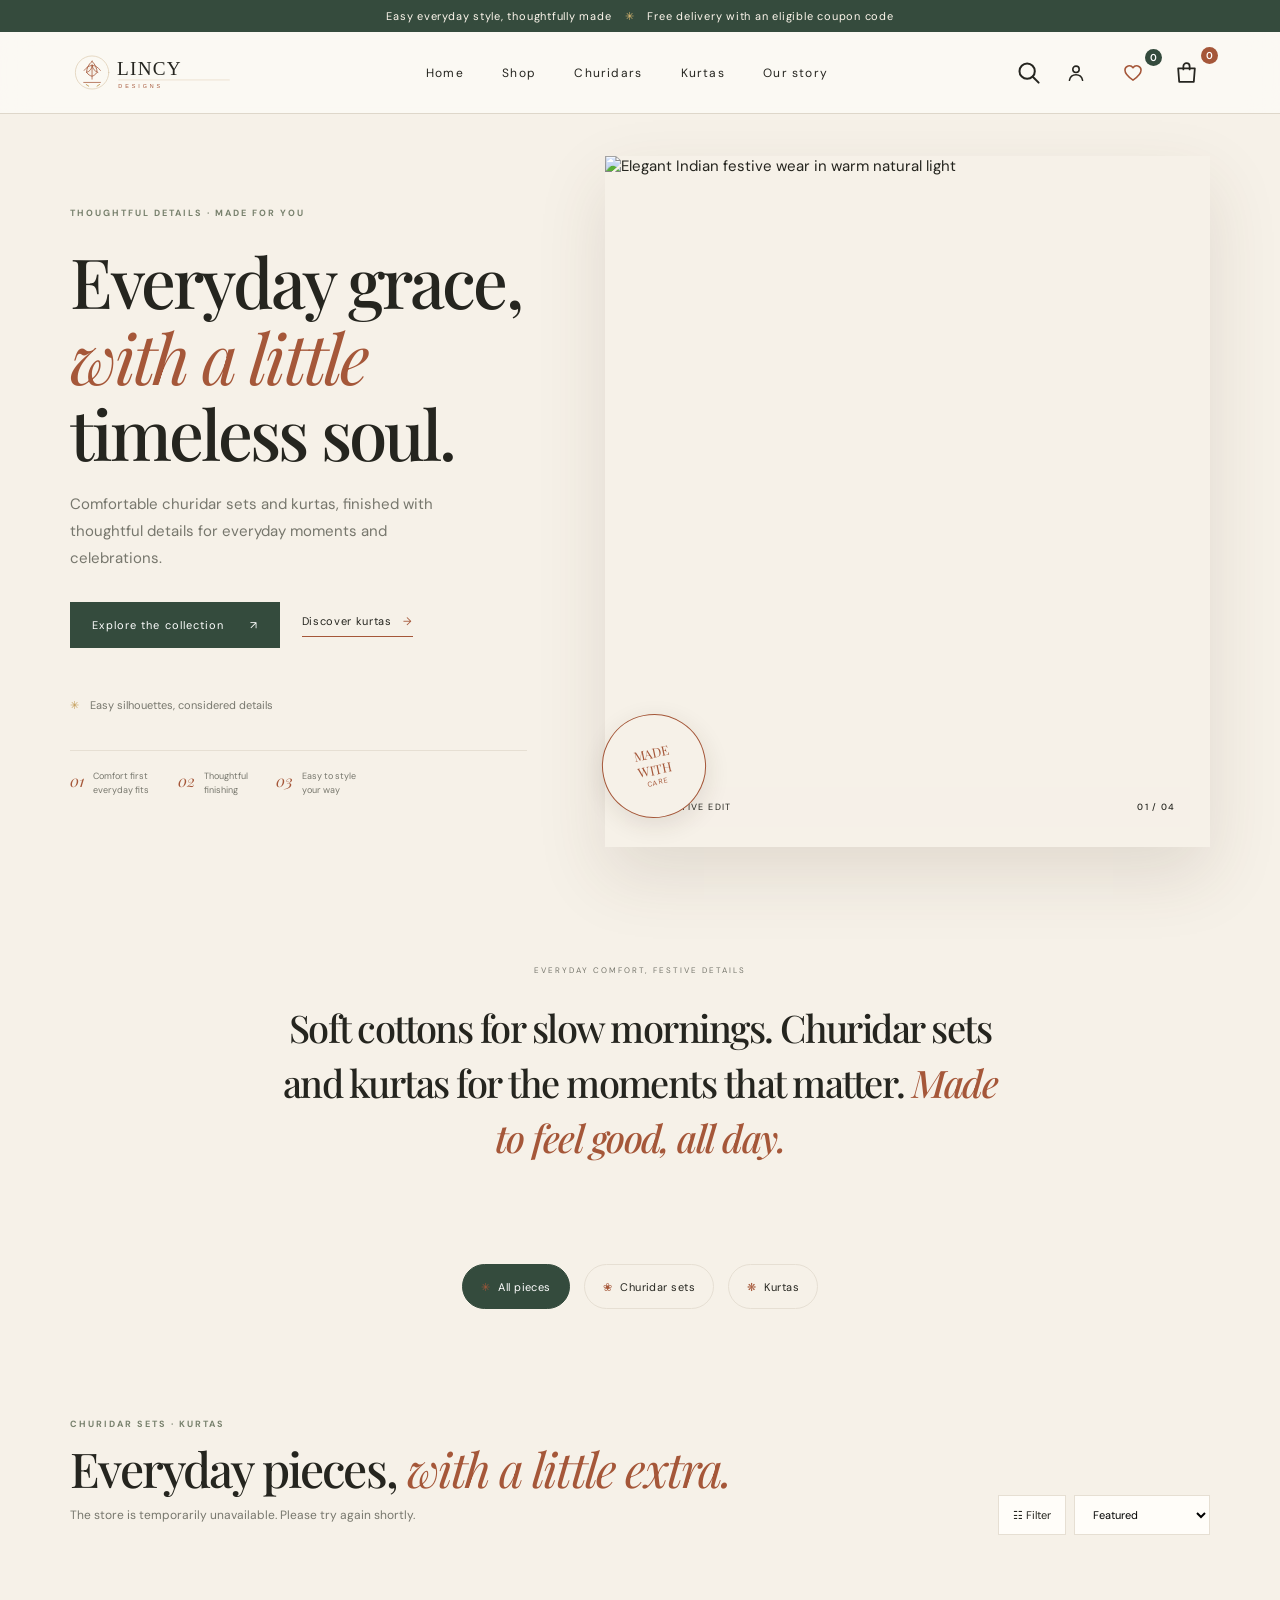
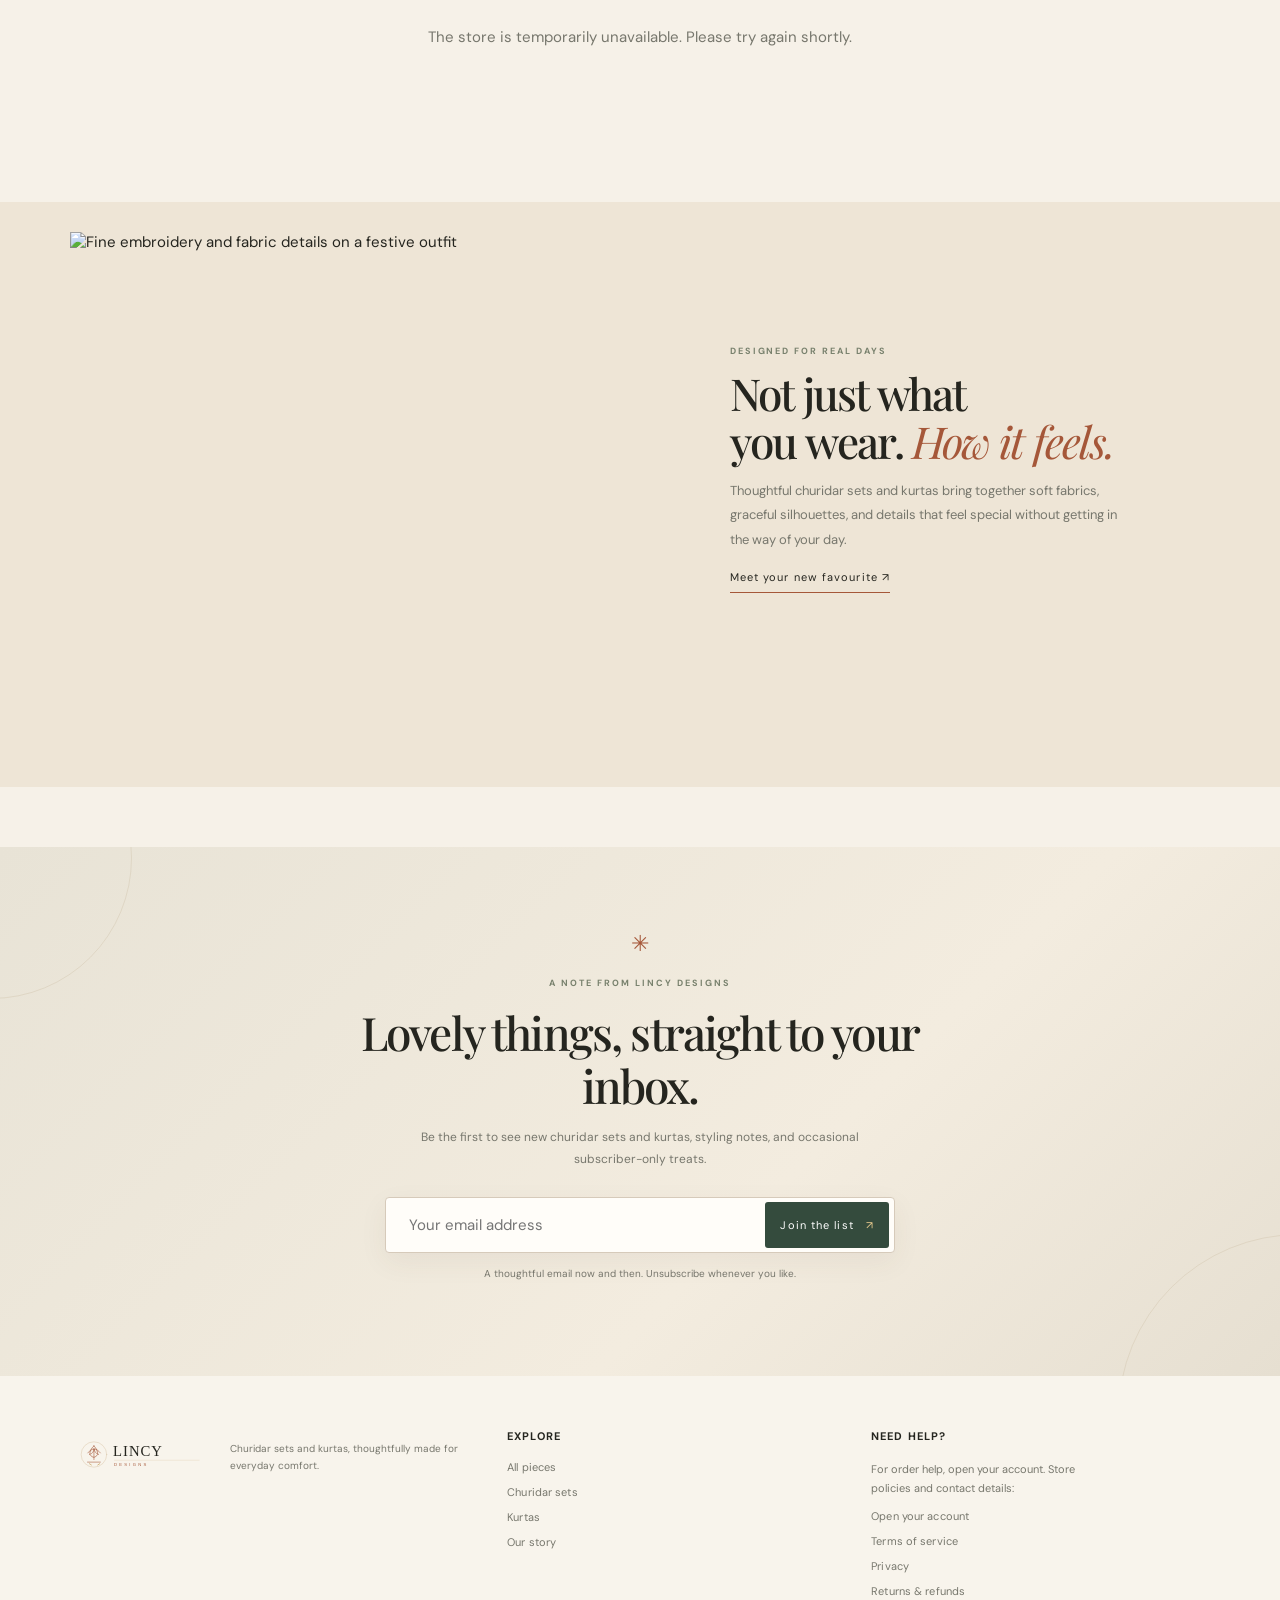
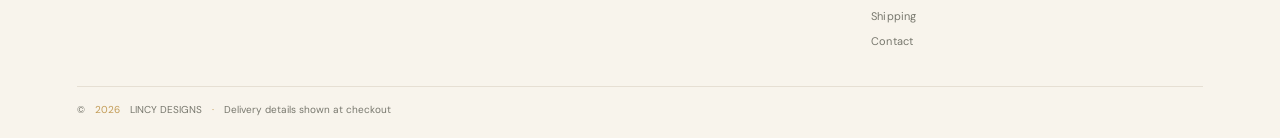
==== commit 9f906618: "Harden LINCY DESIGNS payments and variant inventory" ====
--- a/public/index.html
+++ b/public/index.html
@@ -8,7 +8,7 @@
 <section class="category-strip" aria-label="Shop categories"><button class="category-tile selected" data-category="All"><span>✳</span>All pieces</button><button class="category-tile" data-category="Churidars"><span>❀</span>Churidar sets</button><button class="category-tile" data-category="Kurtas"><span>❋</span>Kurtas</button></section>
 <section class="shop section" id="shop"><div class="section-head"><div><span class="kicker">CHURIDAR SETS · KURTAS</span><h2>Everyday pieces, <em>with a little extra.</em></h2><p id="resultCount">A thoughtful edit of everyday favourites.</p></div><div class="shop-tools"><button id="filterToggle">☷ <span>Filter</span></button><select id="sortBy" aria-label="Sort products"><option value="featured">Featured</option><option value="price-low">Price: low to high</option><option value="price-high">Price: high to low</option><option value="newest">Newest</option></select></div></div><div class="filters hidden" id="filters"><label>Category<select id="categoryFilter"><option>All</option><option>Churidars</option><option>Kurtas</option></select></label><label>Price under <span id="priceLabel">₹5,000</span><input id="priceFilter" type="range" min="500" max="10000" step="250" value="5000"></label><label>Availability<select id="availability"><option value="all">All pieces</option><option value="in">In stock</option></select></label><button id="clearFilters">Clear filters</button></div><div class="product-grid" id="productGrid"></div><div class="empty hidden" id="emptyState">No pieces match these filters just yet. <button id="resetShop">Show everything</button></div></section>
 <section class="story section" id="story"><div class="story-image"><img src="https://images.unsplash.com/photo-1609357605129-26f69add5d6e?auto=format&fit=crop&w=1000&q=80" alt="Fine embroidery and fabric details on a festive outfit"></div><div class="story-copy"><span class="kicker">DESIGNED FOR REAL DAYS</span><h2>Not just what<br>you wear. <em>How it feels.</em></h2><p>Thoughtful churidar sets and kurtas bring together soft fabrics, graceful silhouettes, and details that feel special without getting in the way of your day.</p><a href="#shop" class="text-link">Meet your new favourite ↗</a></div></section>
-<section class="newsletter"><div class="newsletter-mark" aria-hidden="true">✳</div><span class="kicker">A NOTE FROM LINCY</span><h2>Lovely things, straight to your inbox.</h2><p>Be the first to see new churidar sets and kurtas, styling notes, and occasional subscriber-only treats.</p><form id="newsletterForm"><label class="sr-only" for="newsletterEmail">Email address</label><input id="newsletterEmail" name="email" type="email" autocomplete="email" placeholder="Your email address" required><button type="submit">Join the list <span>↗</span></button></form><small class="newsletter-note">A thoughtful email now and then. Unsubscribe whenever you like.</small><p class="newsletter-status" id="newsletterStatus" aria-live="polite"></p></section></main>
+<section class="newsletter"><div class="newsletter-mark" aria-hidden="true">✳</div><span class="kicker">A NOTE FROM LINCY DESIGNS</span><h2>Lovely things, straight to your inbox.</h2><p>Be the first to see new churidar sets and kurtas, styling notes, and occasional subscriber-only treats.</p><form id="newsletterForm"><label class="sr-only" for="newsletterEmail">Email address</label><input id="newsletterEmail" name="email" type="email" autocomplete="email" placeholder="Your email address" required><button type="submit">Join the list <span>↗</span></button></form><small class="newsletter-note">A thoughtful email now and then. Unsubscribe whenever you like.</small><p class="newsletter-status" id="newsletterStatus" aria-live="polite"></p></section></main>
 <footer><div class="footer-main"><div class="footer-brand"><a class="brand" href="#home"><img class="lincy-logo" src="lincy-logo.svg" alt="LINCY DESIGNS"></a><p>Churidar sets and kurtas, thoughtfully made for everyday comfort.</p></div><nav class="footer-links" aria-label="Explore"><h3>Explore</h3><a href="#shop">All pieces</a><a href="#shop" data-filter-link="Churidars">Churidar sets</a><a href="#shop" data-filter-link="Kurtas">Kurtas</a><a href="#story">Our story</a></nav><div class="footer-links"><h3>Need help?</h3><p>For order help, open your account. Store policies and contact details:</p><a href="#accountOpen" id="footerAccountLink">Open your account</a><a href="terms.html">Terms of service</a><a href="privacy.html">Privacy</a><a href="refunds.html">Returns & refunds</a><a href="shipping.html">Shipping</a><a href="contact.html">Contact</a></div></div><small class="footer-legal">© <span id="year"></span> LINCY DESIGNS <span>·</span> Delivery details shown at checkout</small></footer>
 <div class="overlay hidden" id="overlay"></div><aside class="drawer hidden" id="cartDrawer"><div class="drawer-head"><div><span class="kicker">YOUR LITTLE EDIT</span><h2>Your bag <span id="cartItemsLabel"></span></h2></div><button class="close" data-close aria-label="Close bag">×</button></div><div id="cartLines" class="cart-lines"></div><div class="cart-bottom"><form id="cartCouponForm" class="cart-coupon-form"><label for="cartCouponCode">Discount code</label><div><input id="cartCouponCode" name="code" maxlength="24" autocomplete="off" placeholder="Enter a coupon code"><button class="button outline" type="submit">Apply</button></div><button type="button" id="cartCouponRemove" class="text-button hidden">Remove coupon</button><p id="cartCouponStatus" role="status" aria-live="polite"></p></form><div class="subtotal"><span>Items subtotal</span><b id="subtotal">₹0</b></div><div class="cart-discount hidden" id="cartDiscountRow"><span>Coupon <b id="cartDiscountCode"></b></span><b id="cartDiscountAmount">−₹0</b></div><div class="cart-discount hidden" id="cartDeliveryDiscountRow"><span>Free delivery coupon</span><b id="cartDeliveryDiscountAmount">−₹0</b></div><div class="subtotal"><span>Delivery</span><b id="cartShipping">₹99</b></div><div class="subtotal cart-items-total"><span>Total payable</span><b id="cartTotal">₹0</b></div><small>Shipping and coupon savings are shown here.</small><button class="button dark full" id="checkoutBtn">Continue to checkout ↗</button><p>Secure checkout · Easy returns · Made with care</p></div></aside><aside class="drawer wishlist-drawer hidden" id="wishlistDrawer"><div class="drawer-head"><div><span class="kicker">SAVED FOR LATER</span><h2>Your wishlist <span id="wishItemsLabel"></span></h2></div><button class="close" data-close aria-label="Close wishlist">×</button></div><div id="wishlistLines" class="cart-lines"></div><div class="cart-bottom"><p>Your favourites stay saved on this device.</p><a class="button dark full" href="#shop" id="wishlistContinue">Continue shopping</a></div></aside>
 <div class="modal hidden" id="productModal"><button class="close modal-close" data-close>×</button><div id="productModalContent"></div></div><div class="modal hidden" id="checkoutModal"><button class="close modal-close" data-close>×</button><div id="checkoutContent"></div></div><div class="modal hidden" id="searchModal"><button class="close modal-close" data-close>×</button><span class="kicker">FIND YOUR FAVOURITE</span><h2>What are you looking for?</h2><input class="search-input" id="searchInput" placeholder="Try ‘cotton kurta’"><div id="searchResults"></div></div><div class="modal hidden" id="accountModal"><button class="close modal-close" data-close aria-label="Close account dialog">×</button><div id="accountContent"></div></div><div class="toast" id="toast"></div><script src="https://cdn.jsdelivr.net/npm/@supabase/supabase-js@2.49.1/dist/umd/supabase.min.js" integrity="sha384-YieCqqg9gQufX7+5HcFvCEg/n3KUEdl8/Jb+A6J0npf1mB740VayvwKjTrtCeUoy" crossorigin="anonymous" defer></script><script src="supabase-config.js" defer></script><script src="store.js" defer></script></body></html>
--- a/public/store.css
+++ b/public/store.css
@@ -282,6 +282,15 @@
 
 .cart-stock-warning{display:block;color:#a3472f;font-size:11px;margin-top:6px}
 
+.admin-payment-ledger{display:grid;gap:10px;margin-top:14px}
+.admin-payment-capture{display:grid;grid-template-columns:minmax(0,1fr) minmax(190px,.55fr);gap:12px;align-items:start;padding:12px;border:1px solid var(--line);background:#fffdf9}
+.admin-payment-capture>div{display:grid;gap:4px;min-width:0;overflow-wrap:anywhere}
+.admin-capture-refund-form{display:grid;gap:7px;min-width:0}
+.admin-capture-refund-form label{display:grid;gap:5px;font-size:10px;font-weight:600}
+.admin-capture-refund-form input{box-sizing:border-box;width:100%;min-width:0;min-height:40px;padding:8px 10px;border:1px solid var(--line);background:#fff;color:var(--ink);font:12px var(--sans)}
+.admin-capture-refund-form .button{justify-self:start;min-height:40px;padding:9px 12px;font-size:10px}
+@media(max-width:650px){.admin-payment-capture{grid-template-columns:minmax(0,1fr);gap:8px;padding:10px}.admin-capture-refund-form{width:100%}.admin-capture-refund-form .button{width:100%}}
+
 /* Mobile viewport and checkout safeguards. These rules intentionally follow
    the older responsive declarations so later desktop refinements cannot
    reintroduce a two-column overflow on narrow devices. */
